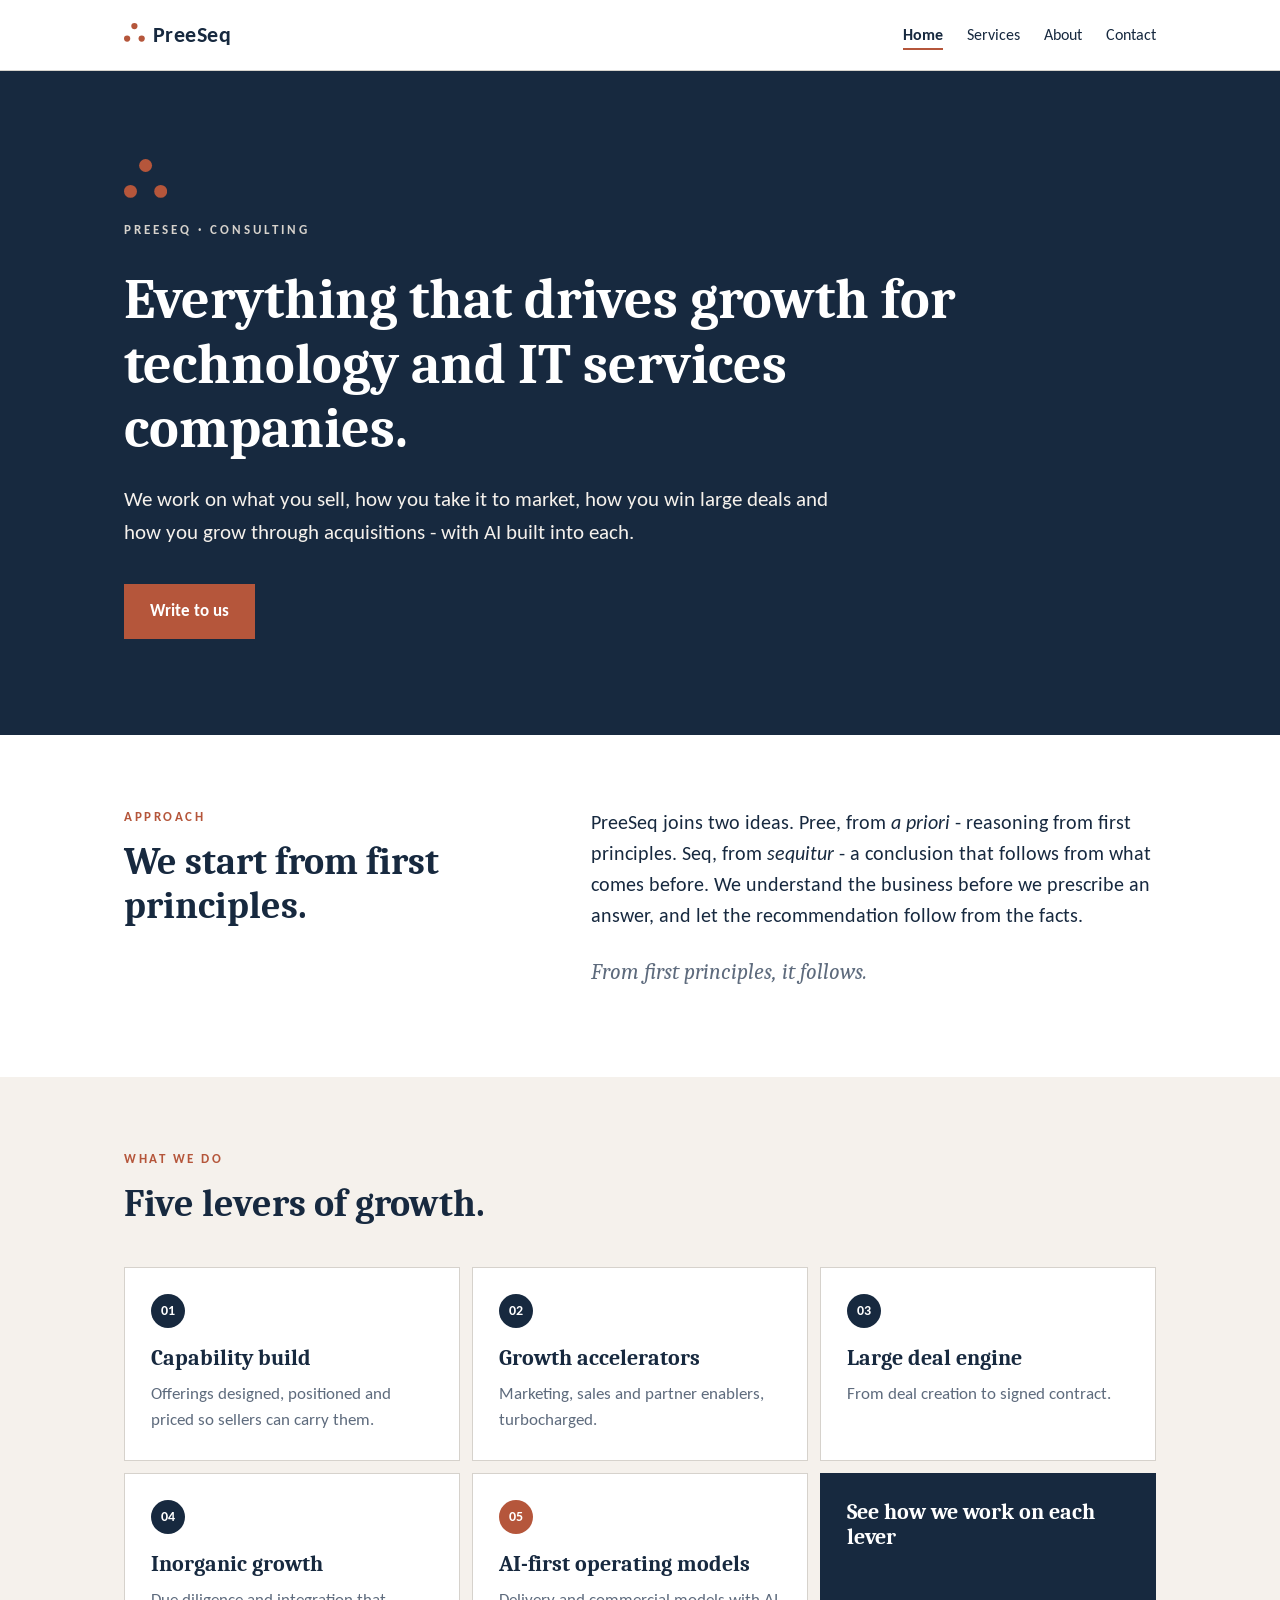
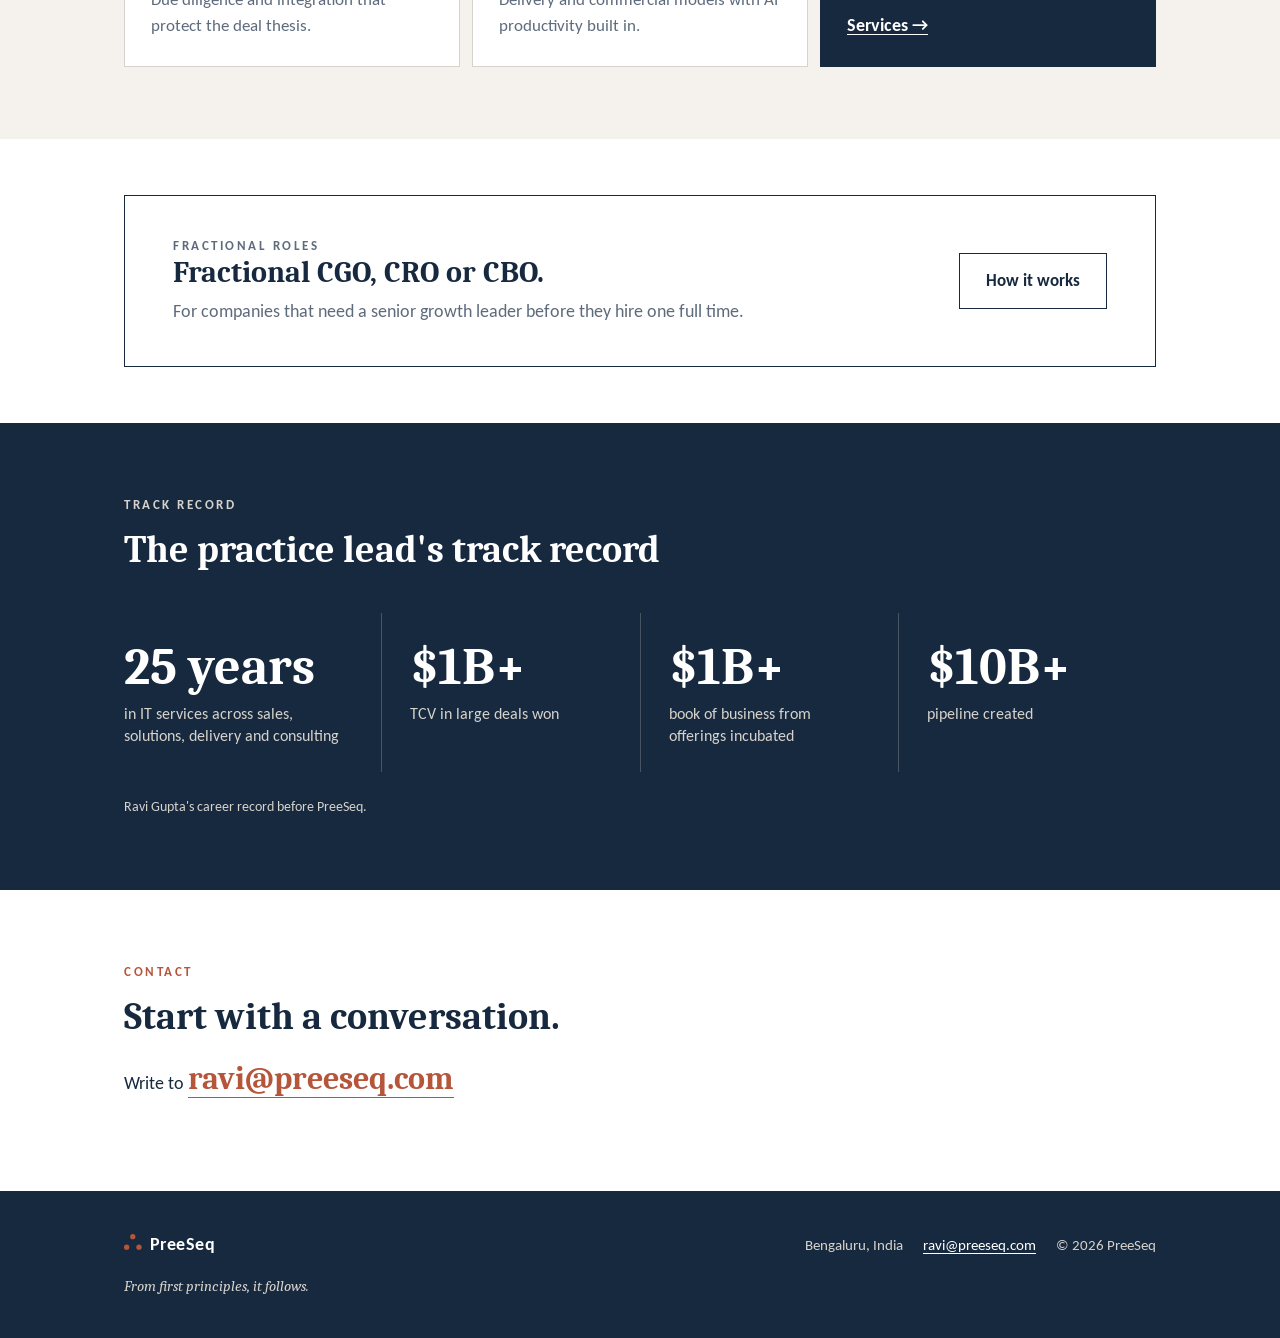
==== index.html @ f04744bb "Build PreeSeq website: Home, Services, About, Contact Co-Authored-By: Claude Opus 5.5 <noreply@anthr" ====
<!doctype html>
<html lang="en-GB">
<head>
<meta charset="utf-8">
<meta name="viewport" content="width=device-width, initial-scale=1">
<title>PreeSeq - growth advisory for technology and IT services companies</title>
<meta name="description" content="PreeSeq advises technology and IT services companies on growth: capability build, growth accelerators, large deals, inorganic growth and AI-first operating models.">
<link rel="canonical" href="https://preeseq.com/">
<link rel="icon" href="/favicon.svg" type="image/svg+xml">
<link rel="preload" href="/assets/fonts/Caladea-Bold.woff2" as="font" type="font/woff2" crossorigin>
<link rel="preload" href="/assets/fonts/Carlito-Regular.woff2" as="font" type="font/woff2" crossorigin>
<link rel="stylesheet" href="/assets/css/site.css">
<meta property="og:type" content="website">
<meta property="og:site_name" content="PreeSeq">
<meta property="og:title" content="PreeSeq - growth advisory for technology and IT services companies">
<meta property="og:description" content="PreeSeq advises technology and IT services companies on growth: capability build, growth accelerators, large deals, inorganic growth and AI-first operating models.">
<meta property="og:url" content="https://preeseq.com/">
<meta property="og:image" content="https://preeseq.com/assets/img/og.png">
<meta name="twitter:card" content="summary_large_image">
</head>
<body>
<header class="site-header">
  <div class="wrap">
    <a class="logo" href="/" aria-label="PreeSeq home"><svg class="ps-mark" viewBox="0 0 10 9" aria-hidden="true"><circle cx="5" cy="1.5" r="1.5"/><circle cx="1.5" cy="7.5" r="1.5"/><circle cx="8.5" cy="7.5" r="1.5"/></svg><span class="name">PreeSeq</span></a>
    <nav aria-label="Main"><ul class="nav"><li><a href="/" aria-current="page">Home</a></li><li><a href="/services.html">Services</a></li><li><a href="/about.html">About</a></li><li><a href="/contact.html">Contact</a></li></ul></nav>
  </div>
</header>
<main>
<section class="hero">
  <div class="wrap">
    <svg class="ps-mark" viewBox="0 0 10 9" aria-hidden="true"><circle cx="5" cy="1.5" r="1.5"/><circle cx="1.5" cy="7.5" r="1.5"/><circle cx="8.5" cy="7.5" r="1.5"/></svg>
    <p class="wordmark">PreeSeq &middot; Consulting</p>
    <h1>Everything that drives growth for technology and IT services companies.</h1>
    <p class="sub">We work on what you sell, how you take it to market, how you win large deals and how you grow through acquisitions - with AI built into each.</p>
    <a class="btn" href="mailto:ravi@preeseq.com">Write to us</a>
  </div>
</section>

<section class="section">
  <div class="wrap approach">
    <div>
      <p class="eyebrow">Approach</p>
      <h2>We start from first principles.</h2>
    </div>
    <div>
      <p class="big">PreeSeq joins two ideas. Pree, from <em>a priori</em> - reasoning from first principles. Seq, from <em>sequitur</em> - a conclusion that follows from what comes before. We understand the business before we prescribe an answer, and let the recommendation follow from the facts.</p>
      <p class="tagline">From first principles, it follows.</p>
    </div>
  </div>
</section>

<section class="section sand">
  <div class="wrap">
    <div class="section-head">
      <p class="eyebrow">What we do</p>
      <h2>Five levers of growth.</h2>
    </div>
    <ul class="levers">
      <li class="lever"><span class="num">01</span><h3>Capability build</h3><p>Offerings designed, positioned and priced so sellers can carry them.</p></li>
      <li class="lever"><span class="num">02</span><h3>Growth accelerators</h3><p>Marketing, sales and partner enablers, turbocharged.</p></li>
      <li class="lever"><span class="num">03</span><h3>Large deal engine</h3><p>From deal creation to signed contract.</p></li>
      <li class="lever"><span class="num">04</span><h3>Inorganic growth</h3><p>Due diligence and integration that protect the deal thesis.</p></li>
      <li class="lever ai"><span class="num">05</span><h3>AI-first operating models</h3><p>Delivery and commercial models with AI productivity built in.</p></li>
      <li class="lever cta"><h3>See how we work on each lever</h3><a href="/services.html">Services &rarr;</a></li>
    </ul>
  </div>
</section>

<section class="section tight">
  <div class="wrap">
    <div class="fractional">
      <div>
        <p class="eyebrow">Fractional roles</p>
        <h2>Fractional CGO, CRO or CBO.</h2>
        <p>For companies that need a senior growth leader before they hire one full time.</p>
      </div>
      <a class="btn outline" href="/services.html#fractional">How it works</a>
    </div>
  </div>
</section>

<section class="section navy">
  <div class="wrap">
    <div class="section-head">
      <p class="eyebrow">Track record</p>
      <h2>The practice lead's track record</h2>
    </div>
    <ul class="kpis">
      <li class="kpi"><div class="value">25 years</div><div class="label">in IT services across sales, solutions, delivery and consulting</div></li>
      <li class="kpi"><div class="value">$1B+</div><div class="label">TCV in large deals won</div></li>
      <li class="kpi"><div class="value">$1B+</div><div class="label">book of business from offerings incubated</div></li>
      <li class="kpi"><div class="value">$10B+</div><div class="label">pipeline created</div></li>
    </ul>
    <p class="kpi-note">Ravi Gupta's career record before PreeSeq.</p>
  </div>
</section>

<section class="section">
  <div class="wrap"><div class="cta-block">
    <p class="eyebrow">Contact</p>
    <h2>Start with a conversation.</h2>
    <p>Write to <a class="email" href="mailto:ravi@preeseq.com">ravi@preeseq.com</a></p>
  </div></div>
</section>
</main>
<footer class="site-footer">
  <div class="wrap">
    <a class="logo" href="/"><svg class="ps-mark" viewBox="0 0 10 9" aria-hidden="true"><circle cx="5" cy="1.5" r="1.5"/><circle cx="1.5" cy="7.5" r="1.5"/><circle cx="8.5" cy="7.5" r="1.5"/></svg><span class="name">PreeSeq</span></a>
    <div class="meta">
      <span>Bengaluru, India</span>
      <a href="mailto:ravi@preeseq.com">ravi@preeseq.com</a>
      <span>&copy; 2026 PreeSeq</span>
    </div>
    <p class="tagline">From first principles, it follows.</p>
  </div>
</footer>
</body>
</html>
---- assets/css/site.css ----
/* PreeSeq - web stylesheet, built from the PreeSeq design system tokens */

@font-face { font-family: "Caladea"; src: url("../fonts/Caladea-Regular.woff2") format("woff2"); font-weight: 400; font-style: normal; font-display: swap; }
@font-face { font-family: "Caladea"; src: url("../fonts/Caladea-Italic.woff2") format("woff2"); font-weight: 400; font-style: italic; font-display: swap; }
@font-face { font-family: "Caladea"; src: url("../fonts/Caladea-Bold.woff2") format("woff2"); font-weight: 700; font-style: normal; font-display: swap; }
@font-face { font-family: "Carlito"; src: url("../fonts/Carlito-Regular.woff2") format("woff2"); font-weight: 400; font-style: normal; font-display: swap; }
@font-face { font-family: "Carlito"; src: url("../fonts/Carlito-Italic.woff2") format("woff2"); font-weight: 400; font-style: italic; font-display: swap; }
@font-face { font-family: "Carlito"; src: url("../fonts/Carlito-Bold.woff2") format("woff2"); font-weight: 700; font-style: normal; font-display: swap; }

:root {
  --navy: #17293f;
  --white: #ffffff;
  --sand: #f5f1ec;
  --terracotta: #b5563b;
  --terracotta-tint: #f3e2dc;
  --slate: #5e6b7d;
  --stone: #d6d2cc;
  --grey: #8a8f98;

  --display: Cambria, Caladea, Georgia, serif;
  --body: Calibri, Carlito, "Segoe UI", sans-serif;

  --gutter: 16px;
  --max: 1120px;
  --measure: 680px;
}

@media (min-width: 720px) { :root { --gutter: 44px; } }

*, *::before, *::after { box-sizing: border-box; }
html { -webkit-text-size-adjust: 100%; }
body {
  margin: 0;
  background: var(--white);
  color: var(--navy);
  font-family: var(--body);
  font-size: 18px;
  line-height: 1.55;
}
img { max-width: 100%; height: auto; display: block; }
a { color: var(--terracotta); text-underline-offset: 3px; }
a:hover { color: var(--navy); }
:focus-visible { outline: 2px solid var(--terracotta); outline-offset: 3px; }

.wrap { max-width: var(--max); margin: 0 auto; padding: 0 var(--gutter); }

/* Brand mark */
.ps-mark { display: inline-block; width: 0.8em; height: 0.72em; fill: var(--terracotta); vertical-align: baseline; flex: none; }

/* Header */
.site-header { border-bottom: 0.5px solid var(--stone); background: var(--white); }
.site-header .wrap {
  display: flex; flex-wrap: wrap; align-items: center; justify-content: space-between;
  gap: 8px 24px; padding-top: 18px; padding-bottom: 18px;
}
.logo { display: inline-flex; align-items: baseline; gap: 8px; text-decoration: none; color: var(--navy); }
.logo .ps-mark { font-size: 26px; }
.logo span.name { font-family: var(--body); font-weight: 700; font-size: 22px; letter-spacing: 0.5px; }
.nav { display: flex; flex-wrap: wrap; gap: 4px 24px; margin: 0; padding: 0; list-style: none; }
.nav a { color: var(--navy); text-decoration: none; font-size: 16px; padding: 4px 0; border-bottom: 2px solid transparent; }
.nav a:hover { border-bottom-color: var(--stone); color: var(--navy); }
.nav a[aria-current="page"] { border-bottom-color: var(--terracotta); font-weight: 700; }

/* Type */
.eyebrow {
  font-family: var(--body); font-weight: 700; font-size: 13px; letter-spacing: 2.5px;
  text-transform: uppercase; color: var(--terracotta); margin: 0 0 14px;
}
h1, h2, h3 { font-family: var(--display); font-weight: 700; line-height: 1.15; margin: 0; }
h1 { font-size: clamp(34px, 6vw, 56px); }
h2 { font-size: clamp(28px, 4vw, 38px); }
h3 { font-size: 24px; }
p { margin: 0 0 16px; }
.lead { font-size: 20px; color: var(--slate); max-width: var(--measure); }

/* Sections */
.section { padding: 72px 0; }
.section.tight { padding: 56px 0; }
.section.sand { background: var(--sand); }
.section.navy { background: var(--navy); color: var(--white); }
.section.navy .eyebrow { color: var(--stone); }
.section-head { max-width: var(--measure); margin-bottom: 40px; }
.section-head h2 { margin-bottom: 14px; }

/* Hero */
.hero { background: var(--navy); color: var(--white); padding: 88px 0 96px; }
.hero .ps-mark { font-size: 54px; display: block; margin-bottom: 22px; }
.hero .wordmark { font-size: 13px; font-weight: 700; letter-spacing: 3px; text-transform: uppercase; color: var(--stone); margin: 0 0 28px; }
.hero h1 { max-width: 860px; margin-bottom: 22px; }
.hero .sub { font-size: 21px; color: var(--sand); max-width: 720px; margin-bottom: 36px; }
.page-hero { background: var(--navy); color: var(--white); padding: 64px 0 64px; }
.page-hero .eyebrow { color: var(--stone); }
.page-hero h1 { max-width: 820px; margin-bottom: 18px; }
.page-hero p:not(.eyebrow) { color: var(--sand); font-size: 20px; max-width: 720px; margin: 0; }

.btn {
  display: inline-block; background: var(--terracotta); color: var(--white);
  font-weight: 700; font-size: 17px; text-decoration: none; padding: 14px 26px; border: 0;
}
.btn:hover { background: #9c4a32; color: var(--white); }
.btn.outline { background: transparent; color: var(--navy); border: 1px solid var(--navy); }
.btn.outline:hover { background: var(--navy); color: var(--white); }

/* Approach */
.approach { display: grid; gap: 32px; }
@media (min-width: 900px) { .approach { grid-template-columns: 5fr 7fr; gap: 64px; align-items: start; } }
.approach .tagline { font-family: var(--display); font-style: italic; font-size: 22px; color: var(--slate); margin-top: 24px; }
.approach .big { font-size: 20px; }

/* Levers grid (home) */
.levers { display: grid; gap: 12px; grid-template-columns: 1fr; margin: 0; padding: 0; list-style: none; }
@media (min-width: 640px) { .levers { grid-template-columns: repeat(2, 1fr); } }
@media (min-width: 1000px) { .levers { grid-template-columns: repeat(3, 1fr); } }
.lever { background: var(--white); border: 0.5px solid var(--stone); padding: 26px; display: flex; flex-direction: column; }
.lever .num {
  width: 34px; height: 34px; border-radius: 50%; background: var(--navy); color: var(--white);
  font-weight: 700; font-size: 14px; display: grid; place-items: center; margin-bottom: 18px;
}
.lever.ai .num { background: var(--terracotta); }
.lever h3 { font-size: 22px; margin-bottom: 10px; }
.lever p { color: var(--slate); margin: 0; font-size: 17px; }
.lever.cta { background: var(--navy); color: var(--white); border-color: var(--navy); justify-content: space-between; }
.lever.cta p { color: var(--sand); }
.lever.cta a { color: var(--white); font-weight: 700; margin-top: 20px; }

/* Fractional band */
.fractional { border: 1px solid var(--navy); padding: 32px; display: grid; gap: 20px; align-items: center; }
@media (min-width: 800px) { .fractional { grid-template-columns: 1fr auto; padding: 40px 48px; } }
.fractional h2 { font-size: clamp(24px, 3vw, 30px); margin-bottom: 8px; }
.fractional p { margin: 0; color: var(--slate); }

/* KPI tiles */
.kpis { display: grid; grid-template-columns: repeat(2, 1fr); gap: 1px; background: rgba(214,210,204,0.25); margin: 0; padding: 0; list-style: none; }
@media (min-width: 900px) { .kpis { grid-template-columns: repeat(4, 1fr); } }
.kpi { background: var(--navy); padding: 28px 22px 26px 0; }
@media (min-width: 900px) { .kpi { padding: 28px 28px 26px 28px; } .kpi:first-child { padding-left: 0; } }
.kpi .value { font-family: var(--display); font-weight: 700; font-size: clamp(36px, 5vw, 52px); line-height: 1; color: var(--white); }
.kpi .label { color: var(--stone); font-size: 16px; margin-top: 10px; line-height: 1.35; }
.kpi-note { color: var(--stone); font-size: 14px; margin: 24px 0 0; }

/* CTA */
.cta-block { max-width: var(--measure); margin: 0; }
.cta-block h2 { margin-bottom: 14px; }
.cta-block .email { font-family: var(--display); font-size: clamp(24px, 3.5vw, 32px); font-weight: 700; color: var(--terracotta); text-decoration: none; border-bottom: 1px solid var(--terracotta); }
.cta-block .email:hover { color: var(--navy); border-bottom-color: var(--navy); }

/* Services page */
.service { display: grid; gap: 20px; padding: 56px 0; border-top: 0.5px solid var(--stone); }
.service:first-of-type { border-top: 0; padding-top: 16px; }
@media (min-width: 900px) { .service { grid-template-columns: 4fr 8fr; gap: 56px; } }
.service .num { font-family: var(--body); font-weight: 700; font-size: 15px; letter-spacing: 2px; color: var(--terracotta); margin-bottom: 10px; }
.service h2 { font-size: clamp(26px, 3.4vw, 34px); }
.service .line { font-size: 21px; font-family: var(--display); margin-bottom: 18px; }
.service ul { margin: 0 0 24px; padding: 0; list-style: none; }
.service li { position: relative; padding: 10px 0 10px 22px; border-bottom: 0.5px solid var(--stone); }
.service li:last-child { border-bottom: 0; }
.service li::before { content: ""; position: absolute; left: 0; top: 20px; width: 8px; height: 8px; background: var(--navy); }
.proof { background: var(--sand); padding: 18px 22px; }
.proof .label { font-weight: 700; font-size: 13px; letter-spacing: 2px; text-transform: uppercase; color: var(--terracotta); margin: 0 0 4px; }
.proof p { margin: 0; }
.service.ai .num { color: var(--white); background: var(--terracotta); display: inline-block; padding: 2px 8px; }

/* About page */
.bio { display: grid; gap: 40px; }
@media (min-width: 900px) { .bio { grid-template-columns: 4fr 7fr; gap: 64px; align-items: start; } }
.bio figure { margin: 0; }
.bio figcaption { font-size: 15px; color: var(--slate); margin-top: 12px; }
.bio .text p { font-size: 19px; }
.bio h2 { font-size: 22px; margin: 36px 0 14px; }
.facts { margin: 0; padding: 0; list-style: none; }
.facts li { padding: 10px 0; border-bottom: 0.5px solid var(--stone); }
.facts li strong { font-family: var(--display); font-size: 20px; }

/* Contact page */
.contact-grid { display: grid; gap: 32px; }
@media (min-width: 900px) { .contact-grid { grid-template-columns: 1fr 1fr; gap: 64px; } }
.contact-list { margin: 0; padding: 0; list-style: none; }
.contact-list li { padding: 18px 0; border-bottom: 0.5px solid var(--stone); }
.contact-list .k { font-weight: 700; font-size: 13px; letter-spacing: 2px; text-transform: uppercase; color: var(--slate); display: block; margin-bottom: 4px; }
.contact-list a, .contact-list .v { font-size: 22px; font-family: var(--display); font-weight: 700; }

/* Footer */
.site-footer { background: var(--navy); color: var(--stone); padding: 40px 0; font-size: 15px; }
.site-footer .wrap { display: flex; flex-wrap: wrap; gap: 12px 32px; align-items: center; justify-content: space-between; }
.site-footer .logo { color: var(--white); }
.site-footer .logo .ps-mark { font-size: 22px; }
.site-footer .logo span.name { font-size: 18px; }
.site-footer a { color: var(--white); }
.site-footer .meta { display: flex; flex-wrap: wrap; gap: 6px 20px; }
.site-footer .tagline { font-family: var(--display); font-style: italic; color: var(--stone); width: 100%; margin: 4px 0 0; }

@media (max-width: 899px) { .bio figure img { max-width: 340px; } }
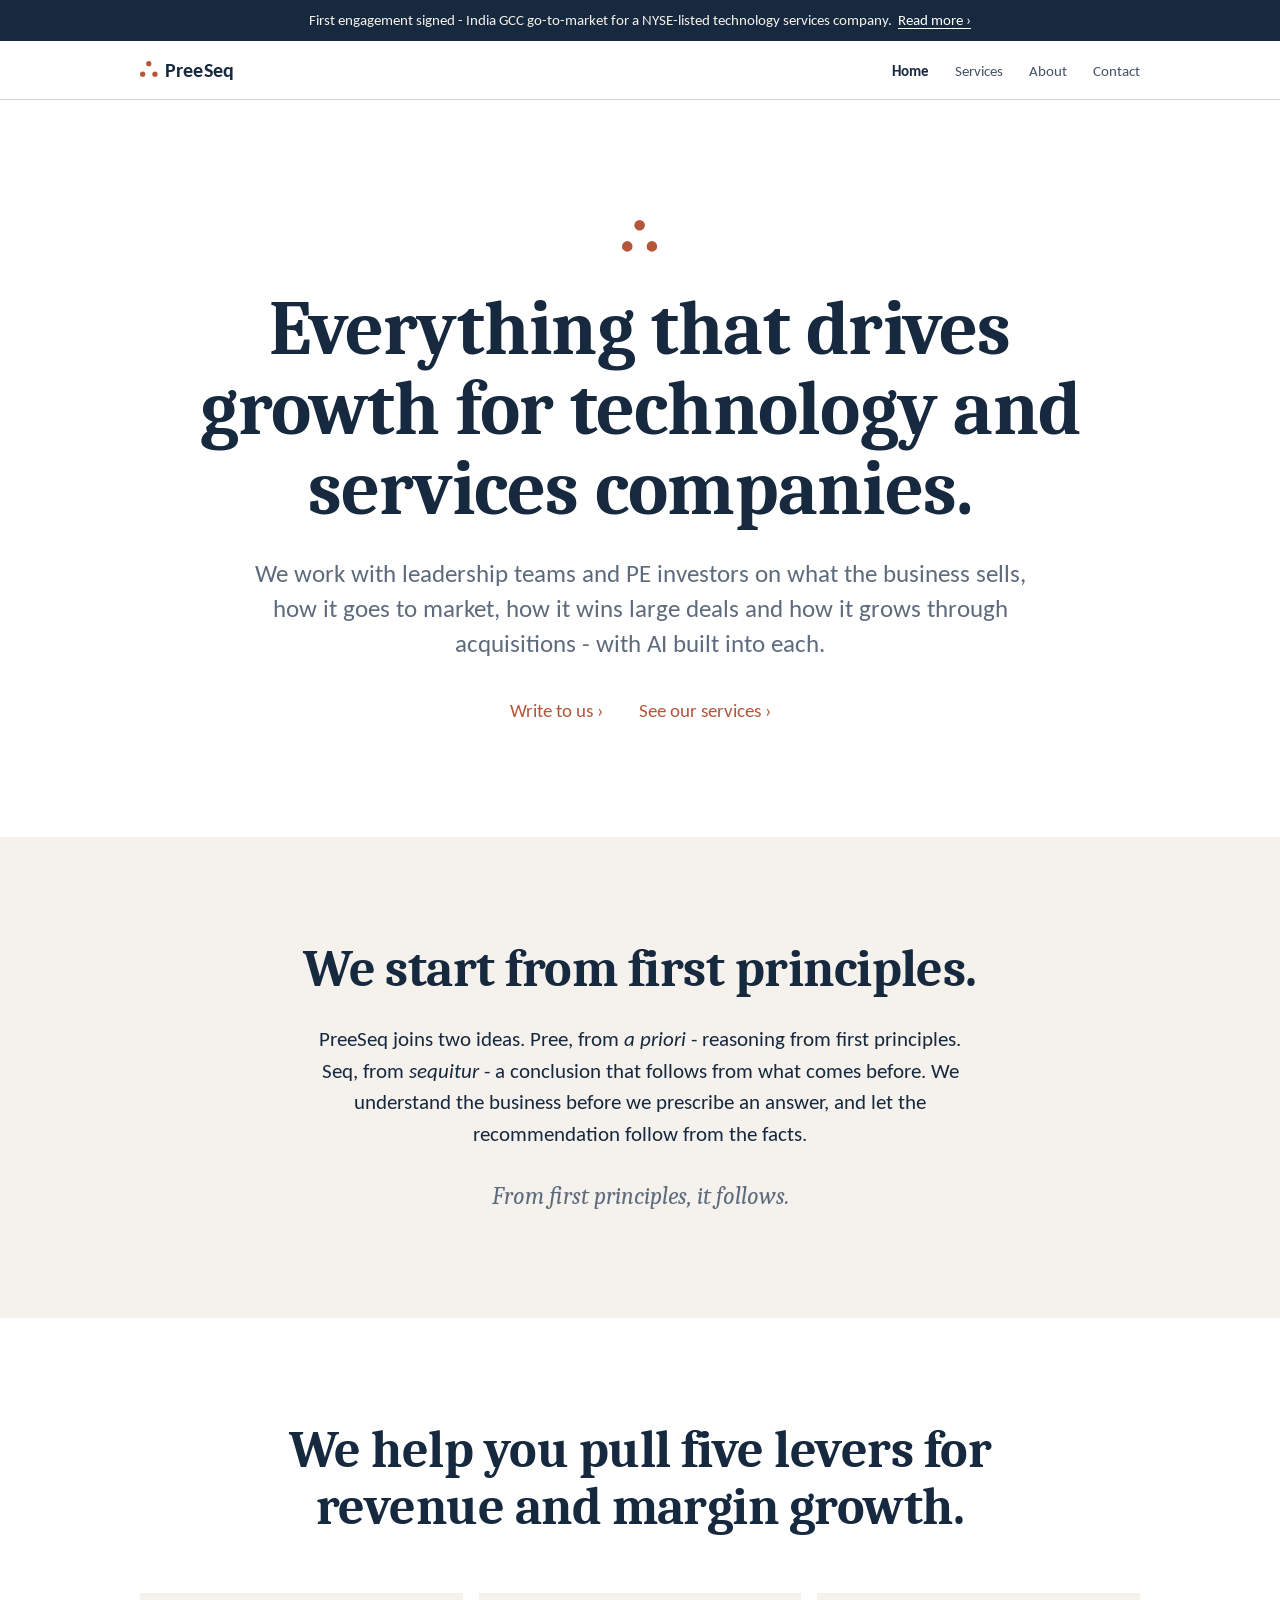
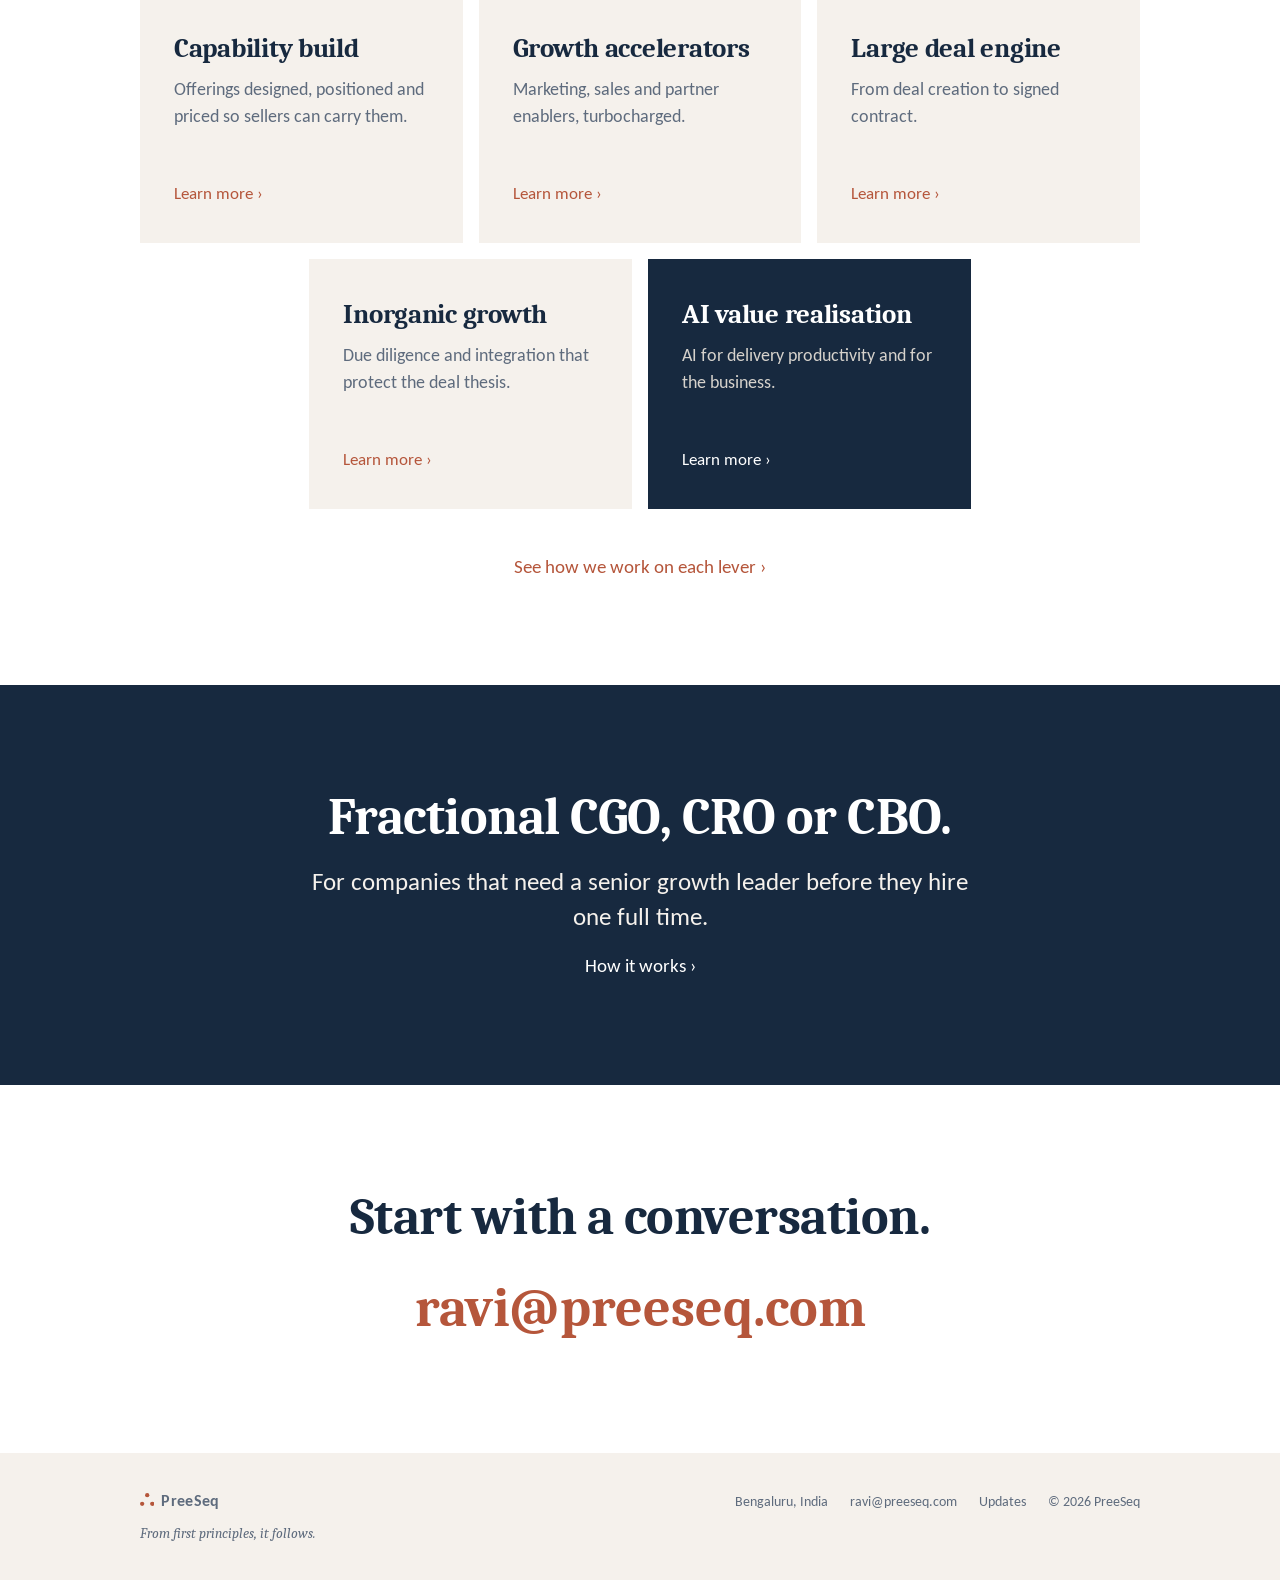
==== commit 87955cc5: "Redesign: cleaner Apple-inspired layout, no numbering, announcement bar, Updates page, content synce" ====
--- a/index.html
+++ b/index.html
@@ -3,8 +3,8 @@
 <head>
 <meta charset="utf-8">
 <meta name="viewport" content="width=device-width, initial-scale=1">
-<title>PreeSeq - growth advisory for technology and IT services companies</title>
-<meta name="description" content="PreeSeq advises technology and IT services companies on growth: capability build, growth accelerators, large deals, inorganic growth and AI-first operating models.">
+<title>PreeSeq - growth advisory for technology and services companies</title>
+<meta name="description" content="PreeSeq works with technology and services companies and PE investors on growth: capability build, growth accelerators, large deals, inorganic growth and AI value realisation.">
 <link rel="canonical" href="https://preeseq.com/">
 <link rel="icon" href="/favicon.svg" type="image/svg+xml">
 <link rel="preload" href="/assets/fonts/Caladea-Bold.woff2" as="font" type="font/woff2" crossorigin>
@@ -12,13 +12,14 @@
 <link rel="stylesheet" href="/assets/css/site.css">
 <meta property="og:type" content="website">
 <meta property="og:site_name" content="PreeSeq">
-<meta property="og:title" content="PreeSeq - growth advisory for technology and IT services companies">
-<meta property="og:description" content="PreeSeq advises technology and IT services companies on growth: capability build, growth accelerators, large deals, inorganic growth and AI-first operating models.">
+<meta property="og:title" content="PreeSeq - growth advisory for technology and services companies">
+<meta property="og:description" content="PreeSeq works with technology and services companies and PE investors on growth: capability build, growth accelerators, large deals, inorganic growth and AI value realisation.">
 <meta property="og:url" content="https://preeseq.com/">
 <meta property="og:image" content="https://preeseq.com/assets/img/og.png">
 <meta name="twitter:card" content="summary_large_image">
 </head>
 <body>
+<div class="announce">First engagement signed - India GCC go-to-market for a NYSE-listed technology services company.<a href="/updates.html">Read more &rsaquo;</a></div>
 <header class="site-header">
   <div class="wrap">
     <a class="logo" href="/" aria-label="PreeSeq home"><svg class="ps-mark" viewBox="0 0 10 9" aria-hidden="true"><circle cx="5" cy="1.5" r="1.5"/><circle cx="1.5" cy="7.5" r="1.5"/><circle cx="8.5" cy="7.5" r="1.5"/></svg><span class="name">PreeSeq</span></a>
@@ -29,78 +30,41 @@
 <section class="hero">
   <div class="wrap">
     <svg class="ps-mark" viewBox="0 0 10 9" aria-hidden="true"><circle cx="5" cy="1.5" r="1.5"/><circle cx="1.5" cy="7.5" r="1.5"/><circle cx="8.5" cy="7.5" r="1.5"/></svg>
-    <p class="wordmark">PreeSeq &middot; Consulting</p>
-    <h1>Everything that drives growth for technology and IT services companies.</h1>
-    <p class="sub">We work on what you sell, how you take it to market, how you win large deals and how you grow through acquisitions - with AI built into each.</p>
-    <a class="btn" href="mailto:ravi@preeseq.com">Write to us</a>
+    <h1 class="display">Everything that drives growth for technology and services companies.</h1>
+    <p class="sub">We work with leadership teams and PE investors on what the business sells, how it goes to market, how it wins large deals and how it grows through acquisitions - with AI built into each.</p>
+    <div class="links"><a class="more" href="mailto:ravi@preeseq.com">Write to us</a><a class="more" href="/services.html">See our services</a></div>
   </div>
 </section>
 
-<section class="section">
-  <div class="wrap approach">
-    <div>
-      <p class="eyebrow">Approach</p>
-      <h2>We start from first principles.</h2>
-    </div>
-    <div>
-      <p class="big">PreeSeq joins two ideas. Pree, from <em>a priori</em> - reasoning from first principles. Seq, from <em>sequitur</em> - a conclusion that follows from what comes before. We understand the business before we prescribe an answer, and let the recommendation follow from the facts.</p>
-      <p class="tagline">From first principles, it follows.</p>
-    </div>
+<section class="band sand center approach">
+  <div class="wrap narrow">
+    <h2 class="h2">We start from first principles.</h2>
+    <p>PreeSeq joins two ideas. Pree, from <em>a priori</em> - reasoning from first principles. Seq, from <em>sequitur</em> - a conclusion that follows from what comes before. We understand the business before we prescribe an answer, and let the recommendation follow from the facts.</p>
+    <p class="tagline">From first principles, it follows.</p>
   </div>
 </section>
 
-<section class="section sand">
+<section class="band">
   <div class="wrap">
-    <div class="section-head">
-      <p class="eyebrow">What we do</p>
-      <h2>Five levers of growth.</h2>
-    </div>
-    <ul class="levers">
-      <li class="lever"><span class="num">01</span><h3>Capability build</h3><p>Offerings designed, positioned and priced so sellers can carry them.</p></li>
-      <li class="lever"><span class="num">02</span><h3>Growth accelerators</h3><p>Marketing, sales and partner enablers, turbocharged.</p></li>
-      <li class="lever"><span class="num">03</span><h3>Large deal engine</h3><p>From deal creation to signed contract.</p></li>
-      <li class="lever"><span class="num">04</span><h3>Inorganic growth</h3><p>Due diligence and integration that protect the deal thesis.</p></li>
-      <li class="lever ai"><span class="num">05</span><h3>AI-first operating models</h3><p>Delivery and commercial models with AI productivity built in.</p></li>
-      <li class="lever cta"><h3>See how we work on each lever</h3><a href="/services.html">Services &rarr;</a></li>
-    </ul>
+    <h2 class="h2 center narrow">We help you pull five levers for revenue and margin growth.</h2>
+    <ul class="tiles"><li class="tile"><h3>Capability build</h3><p>Offerings designed, positioned and priced so sellers can carry them.</p><a class="more" href="/services.html#capability-build">Learn more</a></li><li class="tile"><h3>Growth accelerators</h3><p>Marketing, sales and partner enablers, turbocharged.</p><a class="more" href="/services.html#growth-accelerators">Learn more</a></li><li class="tile"><h3>Large deal engine</h3><p>From deal creation to signed contract.</p><a class="more" href="/services.html#large-deals">Learn more</a></li><li class="tile"><h3>Inorganic growth</h3><p>Due diligence and integration that protect the deal thesis.</p><a class="more" href="/services.html#inorganic-growth">Learn more</a></li><li class="tile dark"><h3>AI value realisation</h3><p>AI for delivery productivity and for the business.</p><a class="more" href="/services.html#ai-value">Learn more</a></li></ul>
+    <div class="center after-tiles"><a class="more" href="/services.html">See how we work on each lever</a></div>
   </div>
 </section>
 
-<section class="section tight">
-  <div class="wrap">
-    <div class="fractional">
-      <div>
-        <p class="eyebrow">Fractional roles</p>
-        <h2>Fractional CGO, CRO or CBO.</h2>
-        <p>For companies that need a senior growth leader before they hire one full time.</p>
-      </div>
-      <a class="btn outline" href="/services.html#fractional">How it works</a>
-    </div>
+<section class="band navy center">
+  <div class="wrap narrow">
+    <h2 class="h2" style="margin-bottom:18px">Fractional CGO, CRO or CBO.</h2>
+    <p class="sub">For companies that need a senior growth leader before they hire one full time.</p>
+    <a class="more" href="/services.html#fractional">How it works</a>
   </div>
 </section>
 
-<section class="section navy">
-  <div class="wrap">
-    <div class="section-head">
-      <p class="eyebrow">Track record</p>
-      <h2>The practice lead's track record</h2>
-    </div>
-    <ul class="kpis">
-      <li class="kpi"><div class="value">25 years</div><div class="label">in IT services across sales, solutions, delivery and consulting</div></li>
-      <li class="kpi"><div class="value">$1B+</div><div class="label">TCV in large deals won</div></li>
-      <li class="kpi"><div class="value">$1B+</div><div class="label">book of business from offerings incubated</div></li>
-      <li class="kpi"><div class="value">$10B+</div><div class="label">pipeline created</div></li>
-    </ul>
-    <p class="kpi-note">Ravi Gupta's career record before PreeSeq.</p>
+<section class="band center">
+  <div class="wrap narrow">
+    <h2 class="h2" style="margin-bottom:22px">Start with a conversation.</h2>
+    <a class="big-email" href="mailto:ravi@preeseq.com">ravi@preeseq.com</a>
   </div>
-</section>
-
-<section class="section">
-  <div class="wrap"><div class="cta-block">
-    <p class="eyebrow">Contact</p>
-    <h2>Start with a conversation.</h2>
-    <p>Write to <a class="email" href="mailto:ravi@preeseq.com">ravi@preeseq.com</a></p>
-  </div></div>
 </section>
 </main>
 <footer class="site-footer">
@@ -109,6 +73,7 @@
     <div class="meta">
       <span>Bengaluru, India</span>
       <a href="mailto:ravi@preeseq.com">ravi@preeseq.com</a>
+      <a href="/updates.html">Updates</a>
       <span>&copy; 2026 PreeSeq</span>
     </div>
     <p class="tagline">From first principles, it follows.</p>
--- a/assets/css/site.css
+++ b/assets/css/site.css
@@ -1,4 +1,4 @@
-/* PreeSeq - web stylesheet, built from the PreeSeq design system tokens */
+/* PreeSeq - web stylesheet. Tokens from the PreeSeq design system. */
 
 @font-face { font-family: "Caladea"; src: url("../fonts/Caladea-Regular.woff2") format("woff2"); font-weight: 400; font-style: normal; font-display: swap; }
 @font-face { font-family: "Caladea"; src: url("../fonts/Caladea-Italic.woff2") format("woff2"); font-weight: 400; font-style: italic; font-display: swap; }
@@ -12,181 +12,163 @@
   --white: #ffffff;
   --sand: #f5f1ec;
   --terracotta: #b5563b;
-  --terracotta-tint: #f3e2dc;
   --slate: #5e6b7d;
   --stone: #d6d2cc;
-  --grey: #8a8f98;
 
   --display: Cambria, Caladea, Georgia, serif;
   --body: Calibri, Carlito, "Segoe UI", sans-serif;
 
-  --gutter: 16px;
-  --max: 1120px;
-  --measure: 680px;
+  --gutter: 20px;
+  --max: 1080px;
+}
+@media (min-width: 720px) { :root { --gutter: 40px; } }
+
+*, *::before, *::after { box-sizing: border-box; }
+html { -webkit-text-size-adjust: 100%; scroll-behavior: smooth; }
+body { margin: 0; background: var(--white); color: var(--navy); font-family: var(--body); font-size: 19px; line-height: 1.5; -webkit-font-smoothing: antialiased; }
+img { max-width: 100%; height: auto; display: block; }
+a { color: var(--terracotta); text-decoration: none; }
+a:hover { text-decoration: underline; text-underline-offset: 3px; }
+:focus-visible { outline: 2px solid var(--terracotta); outline-offset: 3px; }
+p { margin: 0 0 18px; }
+h1, h2, h3 { font-family: var(--display); font-weight: 700; margin: 0; letter-spacing: -0.01em; }
+
+.wrap { max-width: var(--max); margin: 0 auto; padding: 0 var(--gutter); }
+.narrow { max-width: 760px; margin-left: auto; margin-right: auto; }
+.center { text-align: center; }
+
+/* Brand mark: three round dots */
+.ps-mark { display: inline-block; width: 0.8em; height: 0.72em; fill: var(--terracotta); flex: none; }
+
+/* Announcement bar */
+.announce { background: var(--navy); color: var(--sand); font-size: 15px; text-align: center; padding: 10px var(--gutter); line-height: 1.4; }
+.announce a { color: var(--white); white-space: nowrap; margin-left: 6px; text-decoration: underline; text-underline-offset: 3px; }
+
+/* Header */
+.site-header { background: rgba(255,255,255,0.94); backdrop-filter: saturate(180%) blur(12px); position: sticky; top: 0; z-index: 10; border-bottom: 0.5px solid var(--stone); }
+.site-header .wrap { display: flex; flex-wrap: wrap; align-items: center; justify-content: space-between; gap: 6px 24px; padding-top: 14px; padding-bottom: 14px; }
+.logo { display: inline-flex; align-items: baseline; gap: 7px; color: var(--navy); }
+.logo:hover { text-decoration: none; }
+.logo .ps-mark { font-size: 22px; }
+.logo .name { font-weight: 700; font-size: 20px; letter-spacing: 0.3px; }
+.nav { display: flex; gap: 4px 26px; margin: 0; padding: 0; list-style: none; }
+.nav a { color: var(--navy); font-size: 15px; opacity: 0.8; }
+.nav a:hover { opacity: 1; text-decoration: none; }
+.nav a[aria-current="page"] { opacity: 1; font-weight: 700; }
+
+/* Links with chevron */
+.more { font-size: 19px; font-weight: 400; color: var(--terracotta); white-space: nowrap; }
+.more::after { content: " \203A"; }
+.links { display: flex; flex-wrap: wrap; gap: 10px 36px; justify-content: center; }
+
+/* Sections */
+.band { padding: 104px 0; }
+.band.sand { background: var(--sand); }
+.band.navy { background: var(--navy); color: var(--white); }
+.band.navy .more { color: var(--white); }
+.band.tight { padding: 80px 0; }
+@media (max-width: 719px) { .band { padding: 72px 0; } .band.tight { padding: 56px 0; } }
+
+.display { font-size: clamp(40px, 7vw, 76px); line-height: 1.05; }
+.h2 { font-size: clamp(32px, 5vw, 52px); line-height: 1.1; }
+.h3 { font-size: clamp(26px, 3vw, 32px); line-height: 1.15; }
+.sub { font-size: clamp(20px, 2.4vw, 25px); line-height: 1.4; color: var(--slate); }
+.band.navy .sub { color: var(--sand); }
+
+/* Hero */
+.hero { padding: 120px 0 112px; text-align: center; }
+.hero .ps-mark { font-size: 44px; margin-bottom: 30px; }
+.hero h1 { max-width: 900px; margin: 0 auto 26px; }
+.hero .sub { max-width: 780px; margin: 0 auto 36px; }
+@media (max-width: 719px) { .hero { padding: 72px 0 72px; } }
+
+/* Approach */
+.approach .h2 { margin-bottom: 26px; }
+.approach p { font-size: 21px; }
+.approach .tagline { font-family: var(--display); font-style: italic; font-size: 24px; color: var(--slate); margin: 28px 0 0; }
+
+/* Lever tiles (home) */
+.tiles { display: grid; gap: 16px; grid-template-columns: 1fr; margin: 56px 0 0; padding: 0; list-style: none; }
+@media (min-width: 700px) { .tiles { grid-template-columns: repeat(2, 1fr); } }
+@media (min-width: 1000px) { .tiles { grid-template-columns: repeat(6, 1fr); } .tile { grid-column: span 2; } .tile:nth-child(4) { grid-column: 2 / span 2; } }
+.tile { background: var(--sand); padding: 36px 30px 32px; display: flex; flex-direction: column; position: relative; }
+@media (min-width: 1000px) { .tile { min-height: 250px; padding: 40px 34px 36px; } }
+.tile h3 { font-size: 27px; line-height: 1.15; margin-bottom: 12px; }
+.tile p { color: var(--slate); font-size: 18px; flex: 1; margin-bottom: 22px; }
+.tile .more { font-size: 17px; }
+.tile .more::before { content: ""; position: absolute; inset: 0; }
+.tile.dark { background: var(--navy); color: var(--white); }
+.tile.dark p { color: var(--stone); }
+.tile.dark .more { color: var(--white); }
+.after-tiles { margin-top: 44px; }
+
+/* Services: lever selector */
+.levers { display: grid; grid-template-columns: 1fr; }
+.lever-tab {
+  font: inherit; text-align: left; width: 100%; cursor: pointer; background: none; color: var(--navy);
+  border: 0; border-bottom: 0.5px solid var(--stone); padding: 22px 0; display: flex; justify-content: space-between; align-items: center; gap: 16px;
+}
+.lever-tab .t { display: flex; flex-direction: column; gap: 3px; }
+.lever-tab .title { font-family: var(--display); font-weight: 700; font-size: 25px; line-height: 1.2; }
+.lever-tab .sum { color: var(--slate); font-size: 17px; line-height: 1.35; }
+.lever-tab .plus { position: relative; width: 16px; height: 16px; flex: none; }
+.lever-tab .plus::before, .lever-tab .plus::after { content: ""; position: absolute; background: var(--navy); left: 0; right: 0; top: 7px; height: 2px; transition: transform .2s; }
+.lever-tab .plus::after { transform: rotate(90deg); }
+.lever-tab[aria-expanded="true"] .plus::after { transform: rotate(0deg); }
+.lever-tab[aria-expanded="true"] .title { color: var(--terracotta); }
+.lever-panel { padding: 8px 0 40px; border-bottom: 0.5px solid var(--stone); }
+.lever-panel h2 { display: none; }
+.lever-panel .line { font-family: var(--display); font-size: 23px; line-height: 1.35; margin-bottom: 22px; }
+.lever-panel ul { margin: 0 0 36px; padding: 0; list-style: none; }
+.lever-panel li { padding: 13px 0; border-top: 0.5px solid var(--stone); font-size: 18px; }
+.lever-panel li:first-child { border-top: 0; padding-top: 0; }
+
+.stats { display: flex; flex-wrap: wrap; gap: 28px 64px; }
+.stat .v { font-family: var(--display); font-weight: 700; font-size: clamp(48px, 6vw, 72px); line-height: 1; color: var(--navy); }
+.stat .l { color: var(--slate); font-size: 17px; margin-top: 10px; max-width: 260px; line-height: 1.35; }
+.proof-line { font-family: var(--display); font-style: italic; font-size: 22px; color: var(--slate); margin: 0; }
+
+@media (min-width: 900px) {
+  .levers { grid-template-columns: repeat(5, 1fr); column-gap: 0; }
+  .lever-tab { grid-row: 1; border-bottom: 2px solid transparent; box-shadow: inset 0 -1px 0 var(--stone); padding: 14px 12px; justify-content: center; }
+  .lever-tab .sum, .lever-tab .plus { display: none; }
+  .lever-tab .title { font-family: var(--body); font-size: 17px; font-weight: 400; color: var(--slate); }
+  .lever-tab:hover .title { color: var(--navy); }
+  .lever-tab[aria-expanded="true"] { border-bottom-color: var(--terracotta); }
+  .lever-tab[aria-expanded="true"] .title { color: var(--navy); font-weight: 700; }
+  .lever-panel { grid-row: 2; grid-column: 1 / -1; border-bottom: 0; padding: 72px 0 0; display: grid; grid-template-columns: 5fr 6fr; gap: 0 72px; align-items: start; }
+  .lever-panel[hidden] { display: none; }
+  .lever-panel h2 { display: block; font-size: 44px; line-height: 1.08; margin-bottom: 20px; }
+  .lever-panel .intro { grid-column: 1; }
+  .lever-panel ul { grid-column: 2; margin: 6px 0 0; }
+  .lever-panel .evidence { grid-column: 1 / -1; border-top: 0.5px solid var(--stone); margin-top: 56px; padding-top: 44px; }
 }
 
-@media (min-width: 720px) { :root { --gutter: 44px; } }
+/* About */
+.bio { display: grid; gap: 44px; }
+@media (min-width: 900px) { .bio { grid-template-columns: 5fr 7fr; gap: 72px; align-items: start; } }
+.bio img { width: 100%; }
+@media (max-width: 899px) { .bio img { max-width: 360px; } }
+.bio p { font-size: 20px; line-height: 1.6; }
 
-*, *::before, *::after { box-sizing: border-box; }
-html { -webkit-text-size-adjust: 100%; }
-body {
-  margin: 0;
-  background: var(--white);
-  color: var(--navy);
-  font-family: var(--body);
-  font-size: 18px;
-  line-height: 1.55;
-}
-img { max-width: 100%; height: auto; display: block; }
-a { color: var(--terracotta); text-underline-offset: 3px; }
-a:hover { color: var(--navy); }
-:focus-visible { outline: 2px solid var(--terracotta); outline-offset: 3px; }
+/* Contact */
+.big-email { font-family: var(--display); font-weight: 700; font-size: clamp(30px, 5vw, 54px); color: var(--terracotta); }
+.contact-meta { display: flex; flex-wrap: wrap; justify-content: center; gap: 8px 40px; margin-top: 40px; color: var(--slate); font-size: 18px; }
 
-.wrap { max-width: var(--max); margin: 0 auto; padding: 0 var(--gutter); }
-
-/* Brand mark */
-.ps-mark { display: inline-block; width: 0.8em; height: 0.72em; fill: var(--terracotta); vertical-align: baseline; flex: none; }
-
-/* Header */
-.site-header { border-bottom: 0.5px solid var(--stone); background: var(--white); }
-.site-header .wrap {
-  display: flex; flex-wrap: wrap; align-items: center; justify-content: space-between;
-  gap: 8px 24px; padding-top: 18px; padding-bottom: 18px;
-}
-.logo { display: inline-flex; align-items: baseline; gap: 8px; text-decoration: none; color: var(--navy); }
-.logo .ps-mark { font-size: 26px; }
-.logo span.name { font-family: var(--body); font-weight: 700; font-size: 22px; letter-spacing: 0.5px; }
-.nav { display: flex; flex-wrap: wrap; gap: 4px 24px; margin: 0; padding: 0; list-style: none; }
-.nav a { color: var(--navy); text-decoration: none; font-size: 16px; padding: 4px 0; border-bottom: 2px solid transparent; }
-.nav a:hover { border-bottom-color: var(--stone); color: var(--navy); }
-.nav a[aria-current="page"] { border-bottom-color: var(--terracotta); font-weight: 700; }
-
-/* Type */
-.eyebrow {
-  font-family: var(--body); font-weight: 700; font-size: 13px; letter-spacing: 2.5px;
-  text-transform: uppercase; color: var(--terracotta); margin: 0 0 14px;
-}
-h1, h2, h3 { font-family: var(--display); font-weight: 700; line-height: 1.15; margin: 0; }
-h1 { font-size: clamp(34px, 6vw, 56px); }
-h2 { font-size: clamp(28px, 4vw, 38px); }
-h3 { font-size: 24px; }
-p { margin: 0 0 16px; }
-.lead { font-size: 20px; color: var(--slate); max-width: var(--measure); }
-
-/* Sections */
-.section { padding: 72px 0; }
-.section.tight { padding: 56px 0; }
-.section.sand { background: var(--sand); }
-.section.navy { background: var(--navy); color: var(--white); }
-.section.navy .eyebrow { color: var(--stone); }
-.section-head { max-width: var(--measure); margin-bottom: 40px; }
-.section-head h2 { margin-bottom: 14px; }
-
-/* Hero */
-.hero { background: var(--navy); color: var(--white); padding: 88px 0 96px; }
-.hero .ps-mark { font-size: 54px; display: block; margin-bottom: 22px; }
-.hero .wordmark { font-size: 13px; font-weight: 700; letter-spacing: 3px; text-transform: uppercase; color: var(--stone); margin: 0 0 28px; }
-.hero h1 { max-width: 860px; margin-bottom: 22px; }
-.hero .sub { font-size: 21px; color: var(--sand); max-width: 720px; margin-bottom: 36px; }
-.page-hero { background: var(--navy); color: var(--white); padding: 64px 0 64px; }
-.page-hero .eyebrow { color: var(--stone); }
-.page-hero h1 { max-width: 820px; margin-bottom: 18px; }
-.page-hero p:not(.eyebrow) { color: var(--sand); font-size: 20px; max-width: 720px; margin: 0; }
-
-.btn {
-  display: inline-block; background: var(--terracotta); color: var(--white);
-  font-weight: 700; font-size: 17px; text-decoration: none; padding: 14px 26px; border: 0;
-}
-.btn:hover { background: #9c4a32; color: var(--white); }
-.btn.outline { background: transparent; color: var(--navy); border: 1px solid var(--navy); }
-.btn.outline:hover { background: var(--navy); color: var(--white); }
-
-/* Approach */
-.approach { display: grid; gap: 32px; }
-@media (min-width: 900px) { .approach { grid-template-columns: 5fr 7fr; gap: 64px; align-items: start; } }
-.approach .tagline { font-family: var(--display); font-style: italic; font-size: 22px; color: var(--slate); margin-top: 24px; }
-.approach .big { font-size: 20px; }
-
-/* Levers grid (home) */
-.levers { display: grid; gap: 12px; grid-template-columns: 1fr; margin: 0; padding: 0; list-style: none; }
-@media (min-width: 640px) { .levers { grid-template-columns: repeat(2, 1fr); } }
-@media (min-width: 1000px) { .levers { grid-template-columns: repeat(3, 1fr); } }
-.lever { background: var(--white); border: 0.5px solid var(--stone); padding: 26px; display: flex; flex-direction: column; }
-.lever .num {
-  width: 34px; height: 34px; border-radius: 50%; background: var(--navy); color: var(--white);
-  font-weight: 700; font-size: 14px; display: grid; place-items: center; margin-bottom: 18px;
-}
-.lever.ai .num { background: var(--terracotta); }
-.lever h3 { font-size: 22px; margin-bottom: 10px; }
-.lever p { color: var(--slate); margin: 0; font-size: 17px; }
-.lever.cta { background: var(--navy); color: var(--white); border-color: var(--navy); justify-content: space-between; }
-.lever.cta p { color: var(--sand); }
-.lever.cta a { color: var(--white); font-weight: 700; margin-top: 20px; }
-
-/* Fractional band */
-.fractional { border: 1px solid var(--navy); padding: 32px; display: grid; gap: 20px; align-items: center; }
-@media (min-width: 800px) { .fractional { grid-template-columns: 1fr auto; padding: 40px 48px; } }
-.fractional h2 { font-size: clamp(24px, 3vw, 30px); margin-bottom: 8px; }
-.fractional p { margin: 0; color: var(--slate); }
-
-/* KPI tiles */
-.kpis { display: grid; grid-template-columns: repeat(2, 1fr); gap: 1px; background: rgba(214,210,204,0.25); margin: 0; padding: 0; list-style: none; }
-@media (min-width: 900px) { .kpis { grid-template-columns: repeat(4, 1fr); } }
-.kpi { background: var(--navy); padding: 28px 22px 26px 0; }
-@media (min-width: 900px) { .kpi { padding: 28px 28px 26px 28px; } .kpi:first-child { padding-left: 0; } }
-.kpi .value { font-family: var(--display); font-weight: 700; font-size: clamp(36px, 5vw, 52px); line-height: 1; color: var(--white); }
-.kpi .label { color: var(--stone); font-size: 16px; margin-top: 10px; line-height: 1.35; }
-.kpi-note { color: var(--stone); font-size: 14px; margin: 24px 0 0; }
-
-/* CTA */
-.cta-block { max-width: var(--measure); margin: 0; }
-.cta-block h2 { margin-bottom: 14px; }
-.cta-block .email { font-family: var(--display); font-size: clamp(24px, 3.5vw, 32px); font-weight: 700; color: var(--terracotta); text-decoration: none; border-bottom: 1px solid var(--terracotta); }
-.cta-block .email:hover { color: var(--navy); border-bottom-color: var(--navy); }
-
-/* Services page */
-.service { display: grid; gap: 20px; padding: 56px 0; border-top: 0.5px solid var(--stone); }
-.service:first-of-type { border-top: 0; padding-top: 16px; }
-@media (min-width: 900px) { .service { grid-template-columns: 4fr 8fr; gap: 56px; } }
-.service .num { font-family: var(--body); font-weight: 700; font-size: 15px; letter-spacing: 2px; color: var(--terracotta); margin-bottom: 10px; }
-.service h2 { font-size: clamp(26px, 3.4vw, 34px); }
-.service .line { font-size: 21px; font-family: var(--display); margin-bottom: 18px; }
-.service ul { margin: 0 0 24px; padding: 0; list-style: none; }
-.service li { position: relative; padding: 10px 0 10px 22px; border-bottom: 0.5px solid var(--stone); }
-.service li:last-child { border-bottom: 0; }
-.service li::before { content: ""; position: absolute; left: 0; top: 20px; width: 8px; height: 8px; background: var(--navy); }
-.proof { background: var(--sand); padding: 18px 22px; }
-.proof .label { font-weight: 700; font-size: 13px; letter-spacing: 2px; text-transform: uppercase; color: var(--terracotta); margin: 0 0 4px; }
-.proof p { margin: 0; }
-.service.ai .num { color: var(--white); background: var(--terracotta); display: inline-block; padding: 2px 8px; }
-
-/* About page */
-.bio { display: grid; gap: 40px; }
-@media (min-width: 900px) { .bio { grid-template-columns: 4fr 7fr; gap: 64px; align-items: start; } }
-.bio figure { margin: 0; }
-.bio figcaption { font-size: 15px; color: var(--slate); margin-top: 12px; }
-.bio .text p { font-size: 19px; }
-.bio h2 { font-size: 22px; margin: 36px 0 14px; }
-.facts { margin: 0; padding: 0; list-style: none; }
-.facts li { padding: 10px 0; border-bottom: 0.5px solid var(--stone); }
-.facts li strong { font-family: var(--display); font-size: 20px; }
-
-/* Contact page */
-.contact-grid { display: grid; gap: 32px; }
-@media (min-width: 900px) { .contact-grid { grid-template-columns: 1fr 1fr; gap: 64px; } }
-.contact-list { margin: 0; padding: 0; list-style: none; }
-.contact-list li { padding: 18px 0; border-bottom: 0.5px solid var(--stone); }
-.contact-list .k { font-weight: 700; font-size: 13px; letter-spacing: 2px; text-transform: uppercase; color: var(--slate); display: block; margin-bottom: 4px; }
-.contact-list a, .contact-list .v { font-size: 22px; font-family: var(--display); font-weight: 700; }
+/* Updates */
+.update { border-top: 0.5px solid var(--stone); padding: 48px 0 8px; }
+.update:first-child { border-top: 0; padding-top: 0; }
+.update time { color: var(--slate); font-size: 16px; display: block; margin-bottom: 10px; }
+.update h2 { font-size: clamp(28px, 4vw, 38px); line-height: 1.15; margin-bottom: 20px; }
+.update ul { padding-left: 20px; margin: 0 0 18px; }
+.update li { margin-bottom: 8px; }
+.update .fine { color: var(--slate); font-size: 16px; }
 
 /* Footer */
-.site-footer { background: var(--navy); color: var(--stone); padding: 40px 0; font-size: 15px; }
-.site-footer .wrap { display: flex; flex-wrap: wrap; gap: 12px 32px; align-items: center; justify-content: space-between; }
-.site-footer .logo { color: var(--white); }
-.site-footer .logo .ps-mark { font-size: 22px; }
-.site-footer .logo span.name { font-size: 18px; }
-.site-footer a { color: var(--white); }
-.site-footer .meta { display: flex; flex-wrap: wrap; gap: 6px 20px; }
-.site-footer .tagline { font-family: var(--display); font-style: italic; color: var(--stone); width: 100%; margin: 4px 0 0; }
-
-@media (max-width: 899px) { .bio figure img { max-width: 340px; } }
+.site-footer { background: var(--sand); color: var(--slate); font-size: 14px; padding: 36px 0; }
+.site-footer .wrap { display: flex; flex-wrap: wrap; gap: 10px 28px; align-items: center; justify-content: space-between; }
+.site-footer .logo .ps-mark { font-size: 18px; }
+.site-footer .logo .name { font-size: 16px; }
+.site-footer .meta { display: flex; flex-wrap: wrap; gap: 6px 22px; }
+.site-footer a { color: var(--slate); }
+.site-footer .tagline { font-family: var(--display); font-style: italic; width: 100%; margin: 0; }
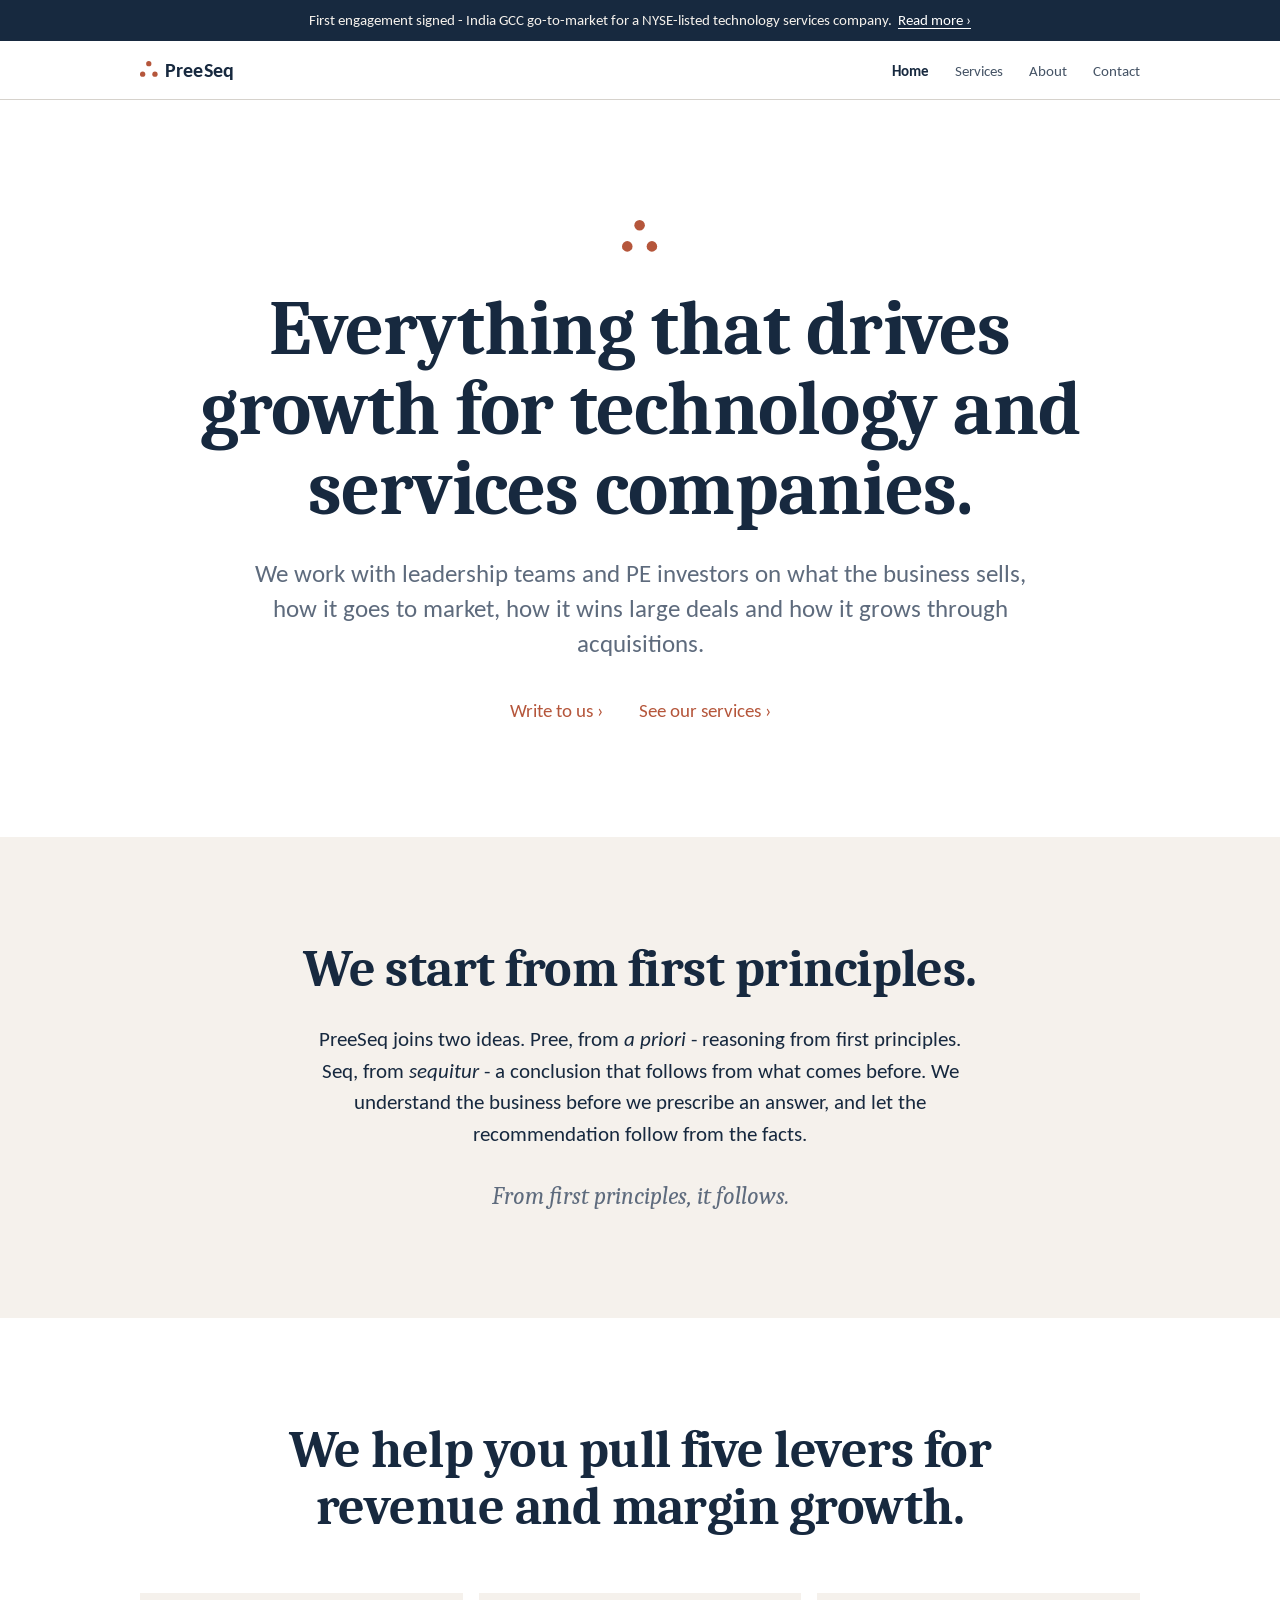
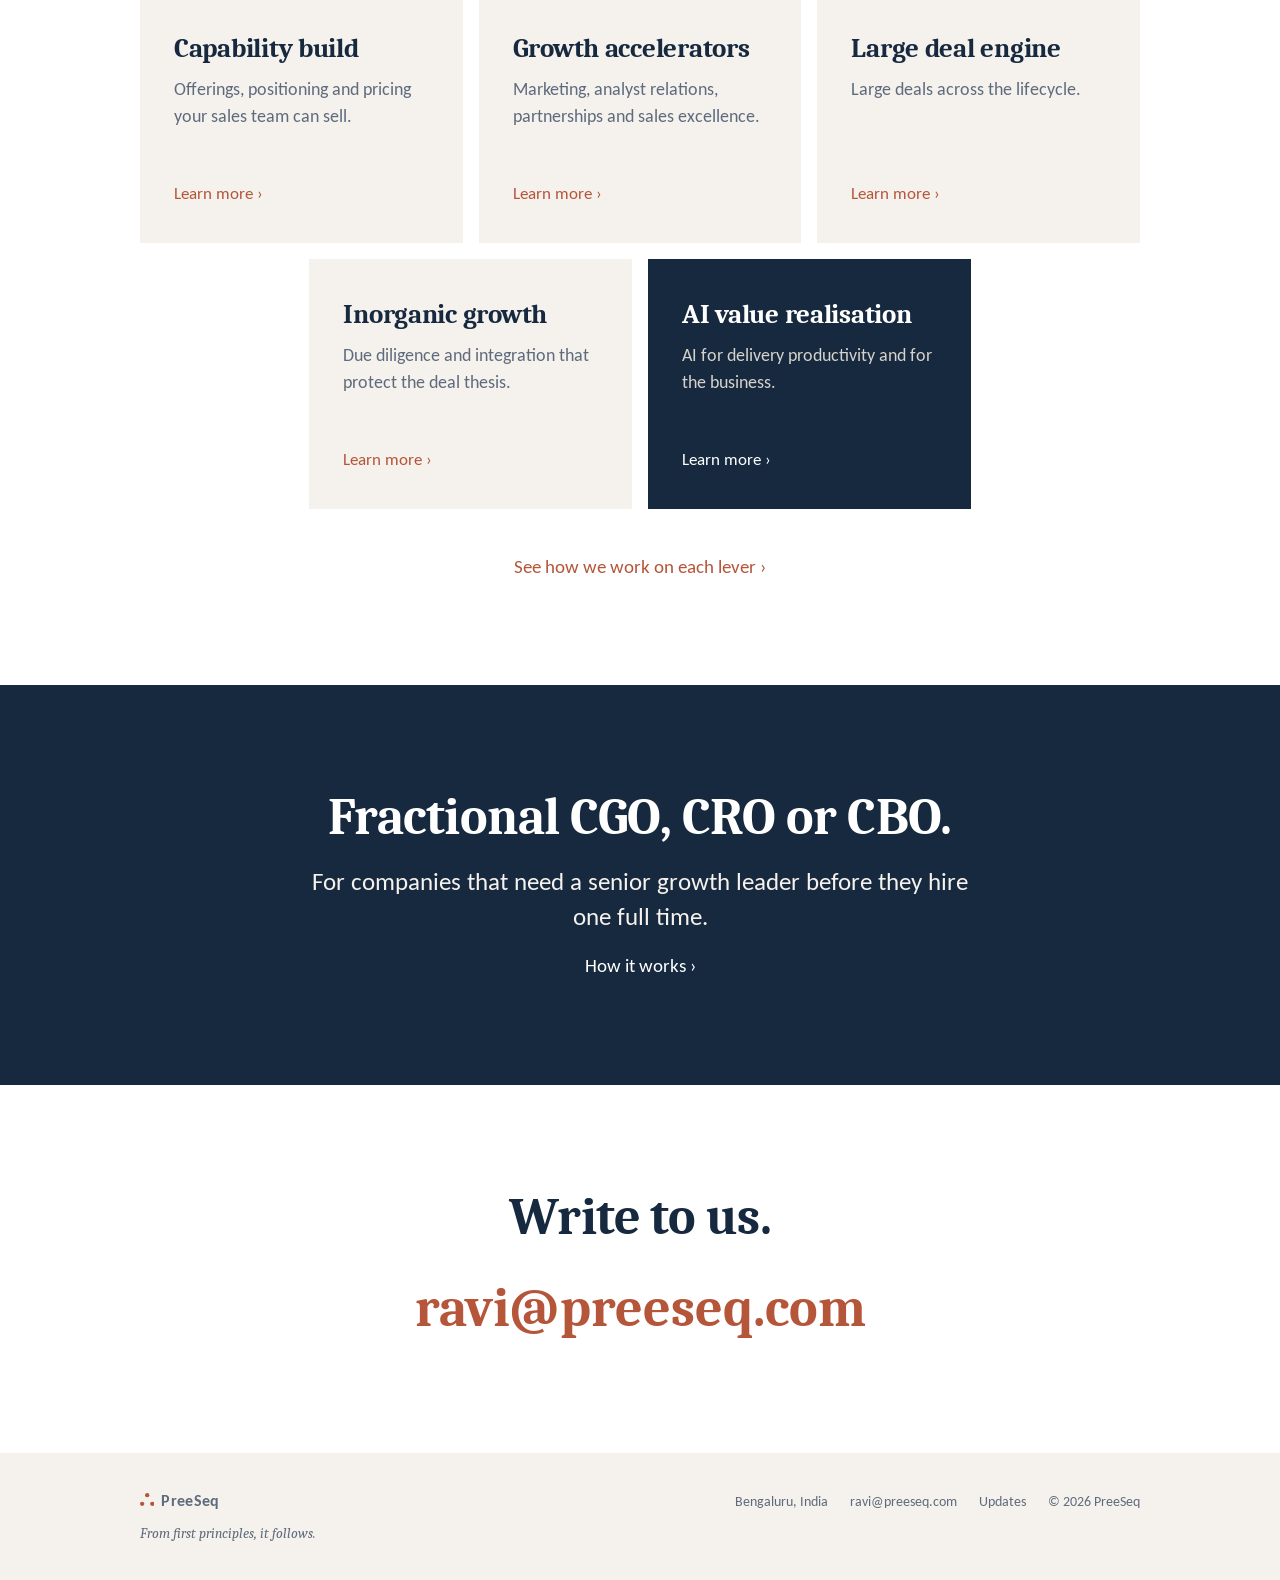
==== commit 1f8315d7: "Copy: plainer lines across Home, Services and About Co-Authored-By: Claude Opus 5.5 <noreply@anthrop" ====
--- a/index.html
+++ b/index.html
@@ -31,7 +31,7 @@
   <div class="wrap">
     <svg class="ps-mark" viewBox="0 0 10 9" aria-hidden="true"><circle cx="5" cy="1.5" r="1.5"/><circle cx="1.5" cy="7.5" r="1.5"/><circle cx="8.5" cy="7.5" r="1.5"/></svg>
     <h1 class="display">Everything that drives growth for technology and services companies.</h1>
-    <p class="sub">We work with leadership teams and PE investors on what the business sells, how it goes to market, how it wins large deals and how it grows through acquisitions - with AI built into each.</p>
+    <p class="sub">We work with leadership teams and PE investors on what the business sells, how it goes to market, how it wins large deals and how it grows through acquisitions.</p>
     <div class="links"><a class="more" href="mailto:ravi@preeseq.com">Write to us</a><a class="more" href="/services.html">See our services</a></div>
   </div>
 </section>
@@ -47,7 +47,7 @@
 <section class="band">
   <div class="wrap">
     <h2 class="h2 center narrow">We help you pull five levers for revenue and margin growth.</h2>
-    <ul class="tiles"><li class="tile"><h3>Capability build</h3><p>Offerings designed, positioned and priced so sellers can carry them.</p><a class="more" href="/services.html#capability-build">Learn more</a></li><li class="tile"><h3>Growth accelerators</h3><p>Marketing, sales and partner enablers, turbocharged.</p><a class="more" href="/services.html#growth-accelerators">Learn more</a></li><li class="tile"><h3>Large deal engine</h3><p>From deal creation to signed contract.</p><a class="more" href="/services.html#large-deals">Learn more</a></li><li class="tile"><h3>Inorganic growth</h3><p>Due diligence and integration that protect the deal thesis.</p><a class="more" href="/services.html#inorganic-growth">Learn more</a></li><li class="tile dark"><h3>AI value realisation</h3><p>AI for delivery productivity and for the business.</p><a class="more" href="/services.html#ai-value">Learn more</a></li></ul>
+    <ul class="tiles"><li class="tile"><h3>Capability build</h3><p>Offerings, positioning and pricing your sales team can sell.</p><a class="more" href="/services.html#capability-build">Learn more</a></li><li class="tile"><h3>Growth accelerators</h3><p>Marketing, analyst relations, partnerships and sales excellence.</p><a class="more" href="/services.html#growth-accelerators">Learn more</a></li><li class="tile"><h3>Large deal engine</h3><p>Large deals across the lifecycle.</p><a class="more" href="/services.html#large-deals">Learn more</a></li><li class="tile"><h3>Inorganic growth</h3><p>Due diligence and integration that protect the deal thesis.</p><a class="more" href="/services.html#inorganic-growth">Learn more</a></li><li class="tile dark"><h3>AI value realisation</h3><p>AI for delivery productivity and for the business.</p><a class="more" href="/services.html#ai-value">Learn more</a></li></ul>
     <div class="center after-tiles"><a class="more" href="/services.html">See how we work on each lever</a></div>
   </div>
 </section>
@@ -62,7 +62,7 @@
 
 <section class="band center">
   <div class="wrap narrow">
-    <h2 class="h2" style="margin-bottom:22px">Start with a conversation.</h2>
+    <h2 class="h2" style="margin-bottom:22px">Write to us.</h2>
     <a class="big-email" href="mailto:ravi@preeseq.com">ravi@preeseq.com</a>
   </div>
 </section>
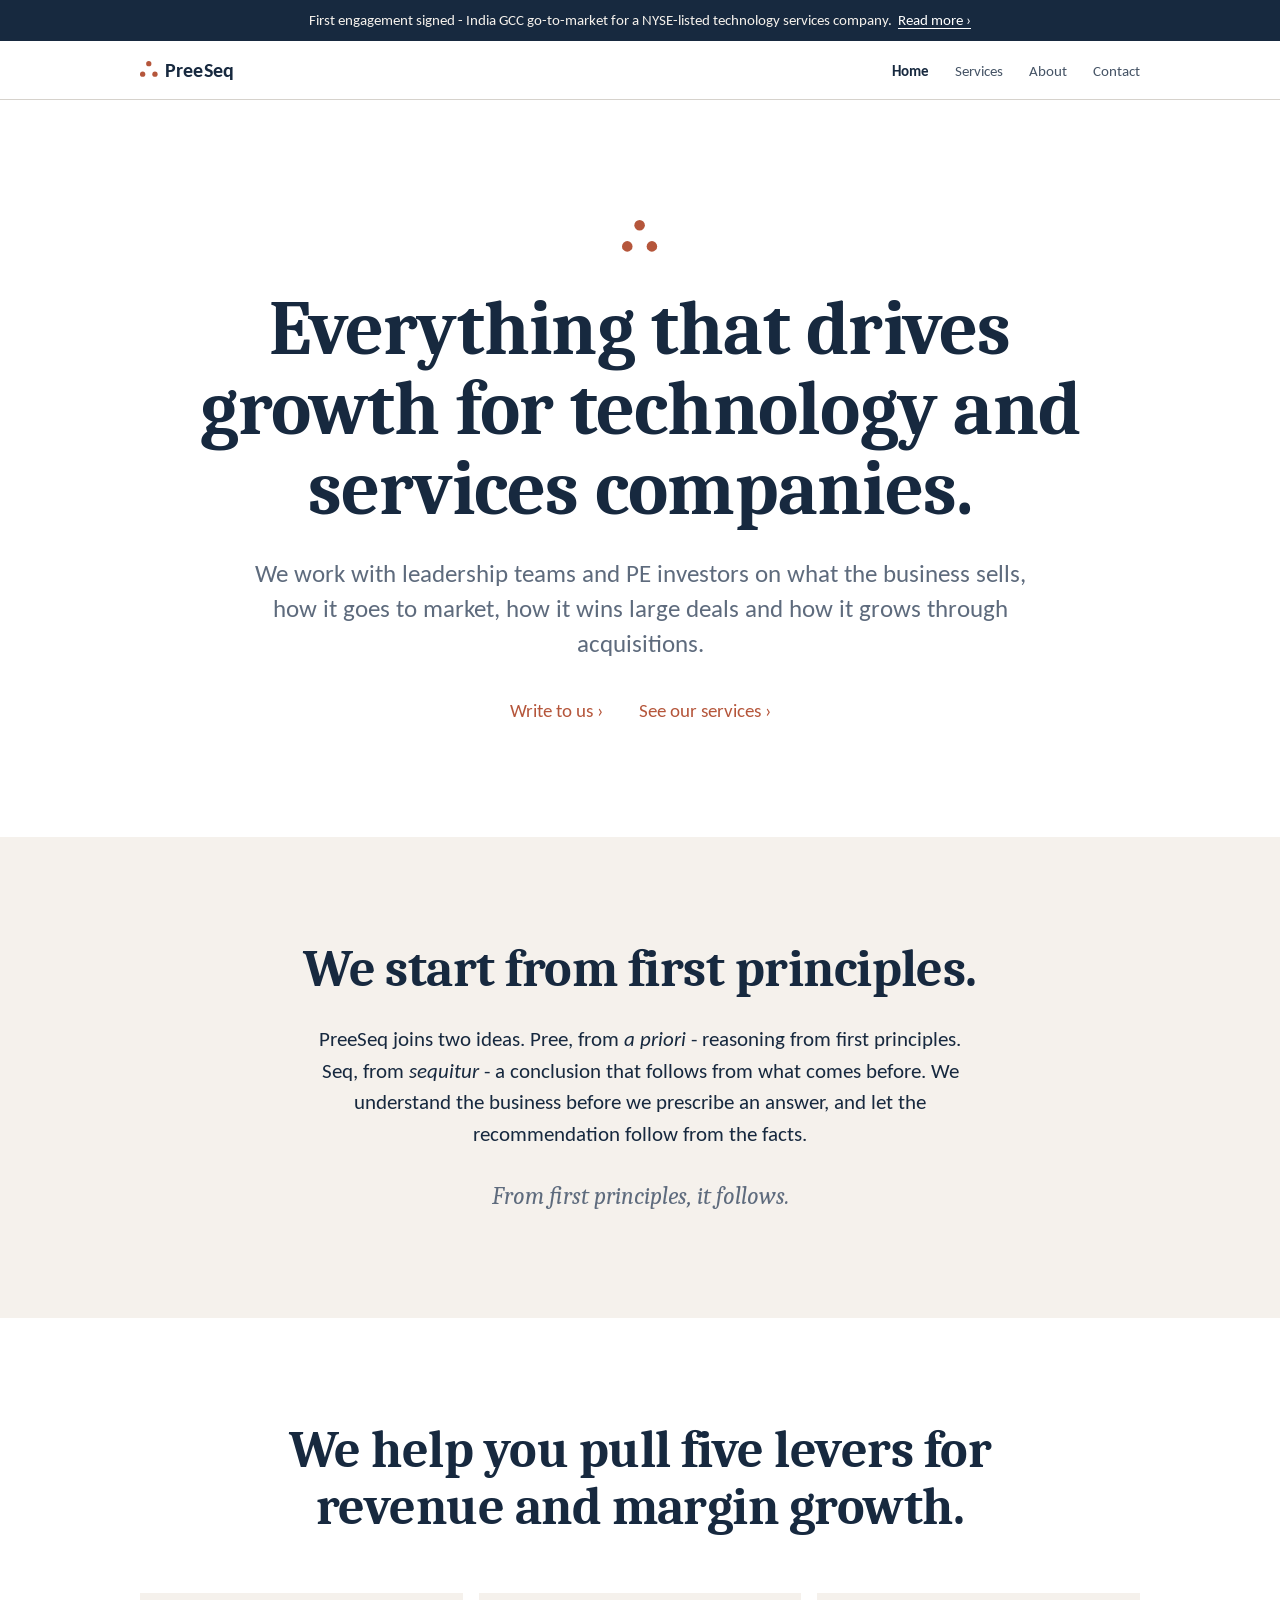
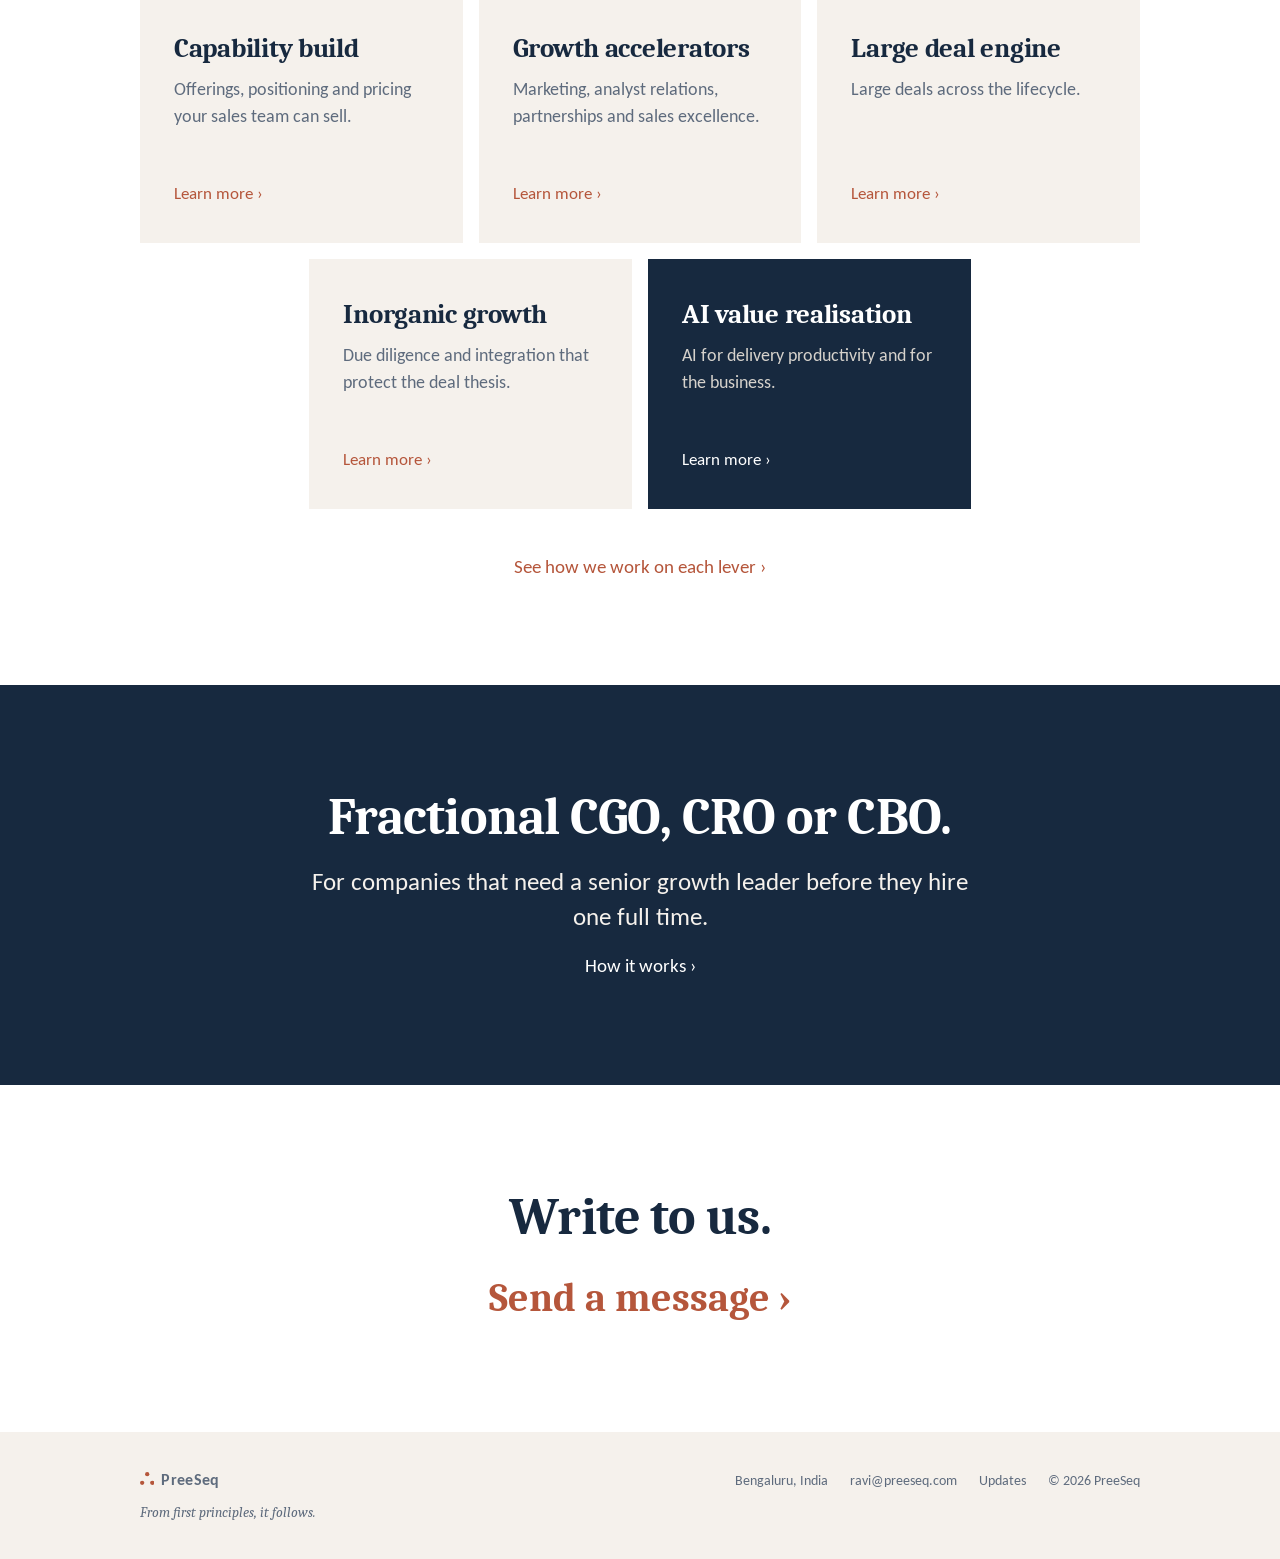
==== commit 39009ce0: "Contact form via Web3Forms, thank-you page; Write to us links go to the form Co-Authored-By: Claude " ====
--- a/index.html
+++ b/index.html
@@ -32,7 +32,7 @@
     <svg class="ps-mark" viewBox="0 0 10 9" aria-hidden="true"><circle cx="5" cy="1.5" r="1.5"/><circle cx="1.5" cy="7.5" r="1.5"/><circle cx="8.5" cy="7.5" r="1.5"/></svg>
     <h1 class="display">Everything that drives growth for technology and services companies.</h1>
     <p class="sub">We work with leadership teams and PE investors on what the business sells, how it goes to market, how it wins large deals and how it grows through acquisitions.</p>
-    <div class="links"><a class="more" href="mailto:ravi@preeseq.com">Write to us</a><a class="more" href="/services.html">See our services</a></div>
+    <div class="links"><a class="more" href="/contact.html">Write to us</a><a class="more" href="/services.html">See our services</a></div>
   </div>
 </section>
 
@@ -63,7 +63,7 @@
 <section class="band center">
   <div class="wrap narrow">
     <h2 class="h2" style="margin-bottom:22px">Write to us.</h2>
-    <a class="big-email" href="mailto:ravi@preeseq.com">ravi@preeseq.com</a>
+    <a class="big-link more" href="/contact.html">Send a message</a>
   </div>
 </section>
 </main>
--- a/assets/css/site.css
+++ b/assets/css/site.css
@@ -172,3 +172,27 @@
 .site-footer .meta { display: flex; flex-wrap: wrap; gap: 6px 22px; }
 .site-footer a { color: var(--slate); }
 .site-footer .tagline { font-family: var(--display); font-style: italic; width: 100%; margin: 0; }
+
+/* Contact form */
+.big-link { font-family: var(--display); font-weight: 700; font-size: clamp(28px, 4vw, 40px); }
+.contact-form { display: grid; gap: 22px; }
+.field-row { display: grid; gap: 22px; }
+@media (min-width: 700px) { .field-row { grid-template-columns: 1fr 1fr; } }
+.field { display: grid; gap: 8px; }
+.field span { font-size: 16px; color: var(--slate); }
+.field input, .field textarea {
+  font: inherit; font-size: 18px; color: var(--navy); background: var(--white);
+  border: 1px solid var(--stone); border-radius: 0; padding: 13px 14px; width: 100%;
+}
+.field textarea { resize: vertical; min-height: 150px; }
+.field input:focus, .field textarea:focus { outline: none; border-color: var(--navy); box-shadow: 0 0 0 1px var(--navy); }
+.hp { position: absolute; left: -9999px; width: 1px; height: 1px; opacity: 0; }
+.form-note { color: var(--slate); font-size: 15px; margin: -6px 0 0; }
+.send { justify-self: start; font: inherit; font-weight: 700; font-size: 18px; color: var(--white); background: var(--terracotta); border: 0; border-radius: 0; padding: 14px 30px; cursor: pointer; }
+.send:hover { background: #9c4a32; }
+.send:disabled { opacity: 0.6; cursor: wait; }
+.form-status { margin: 0; font-size: 17px; min-height: 1.5em; }
+.form-status.ok { color: var(--navy); font-weight: 700; }
+.form-status.error { color: var(--terracotta); }
+
+html { scroll-padding-top: 90px; }
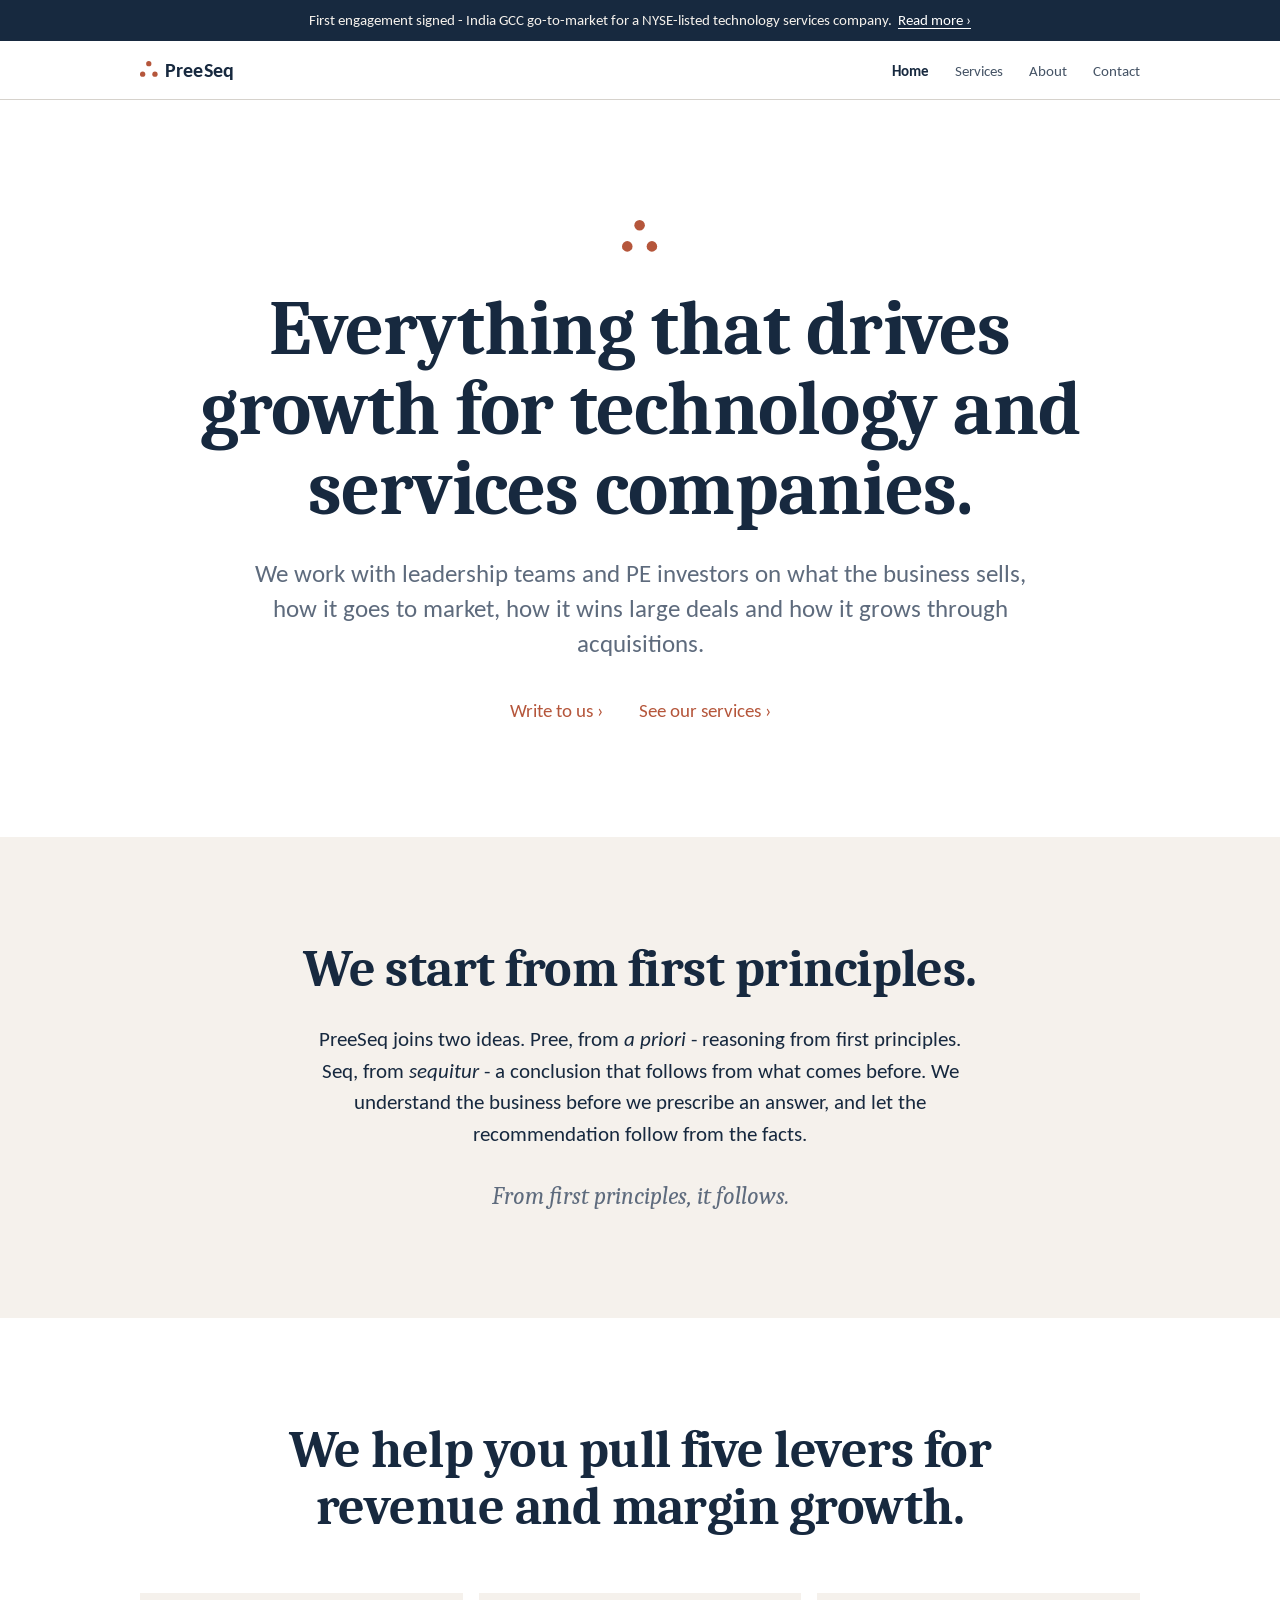
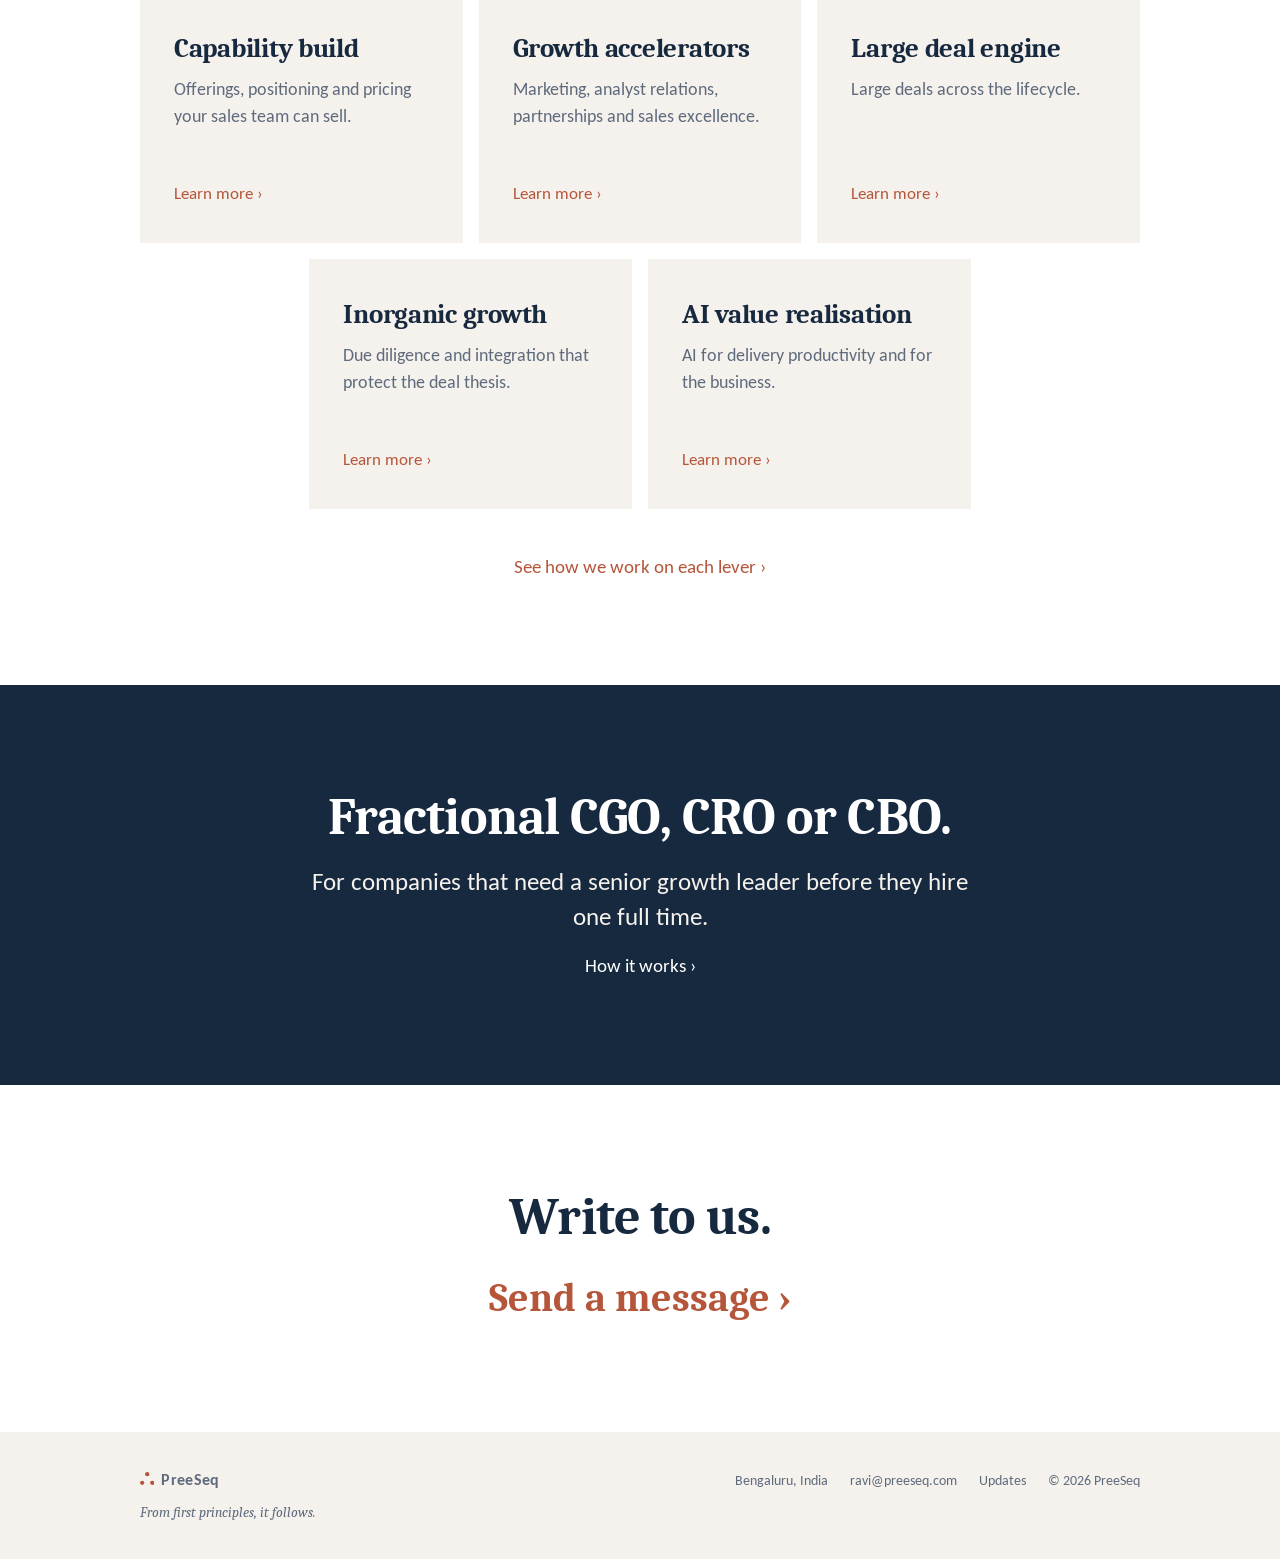
==== commit 270ace66: "Home: AI value realisation tile matches the other four levers Co-Authored-By: Claude Opus 5.5 <norep" ====
--- a/index.html
+++ b/index.html
@@ -47,7 +47,7 @@
 <section class="band">
   <div class="wrap">
     <h2 class="h2 center narrow">We help you pull five levers for revenue and margin growth.</h2>
-    <ul class="tiles"><li class="tile"><h3>Capability build</h3><p>Offerings, positioning and pricing your sales team can sell.</p><a class="more" href="/services.html#capability-build">Learn more</a></li><li class="tile"><h3>Growth accelerators</h3><p>Marketing, analyst relations, partnerships and sales excellence.</p><a class="more" href="/services.html#growth-accelerators">Learn more</a></li><li class="tile"><h3>Large deal engine</h3><p>Large deals across the lifecycle.</p><a class="more" href="/services.html#large-deals">Learn more</a></li><li class="tile"><h3>Inorganic growth</h3><p>Due diligence and integration that protect the deal thesis.</p><a class="more" href="/services.html#inorganic-growth">Learn more</a></li><li class="tile dark"><h3>AI value realisation</h3><p>AI for delivery productivity and for the business.</p><a class="more" href="/services.html#ai-value">Learn more</a></li></ul>
+    <ul class="tiles"><li class="tile"><h3>Capability build</h3><p>Offerings, positioning and pricing your sales team can sell.</p><a class="more" href="/services.html#capability-build">Learn more</a></li><li class="tile"><h3>Growth accelerators</h3><p>Marketing, analyst relations, partnerships and sales excellence.</p><a class="more" href="/services.html#growth-accelerators">Learn more</a></li><li class="tile"><h3>Large deal engine</h3><p>Large deals across the lifecycle.</p><a class="more" href="/services.html#large-deals">Learn more</a></li><li class="tile"><h3>Inorganic growth</h3><p>Due diligence and integration that protect the deal thesis.</p><a class="more" href="/services.html#inorganic-growth">Learn more</a></li><li class="tile"><h3>AI value realisation</h3><p>AI for delivery productivity and for the business.</p><a class="more" href="/services.html#ai-value">Learn more</a></li></ul>
     <div class="center after-tiles"><a class="more" href="/services.html">See how we work on each lever</a></div>
   </div>
 </section>
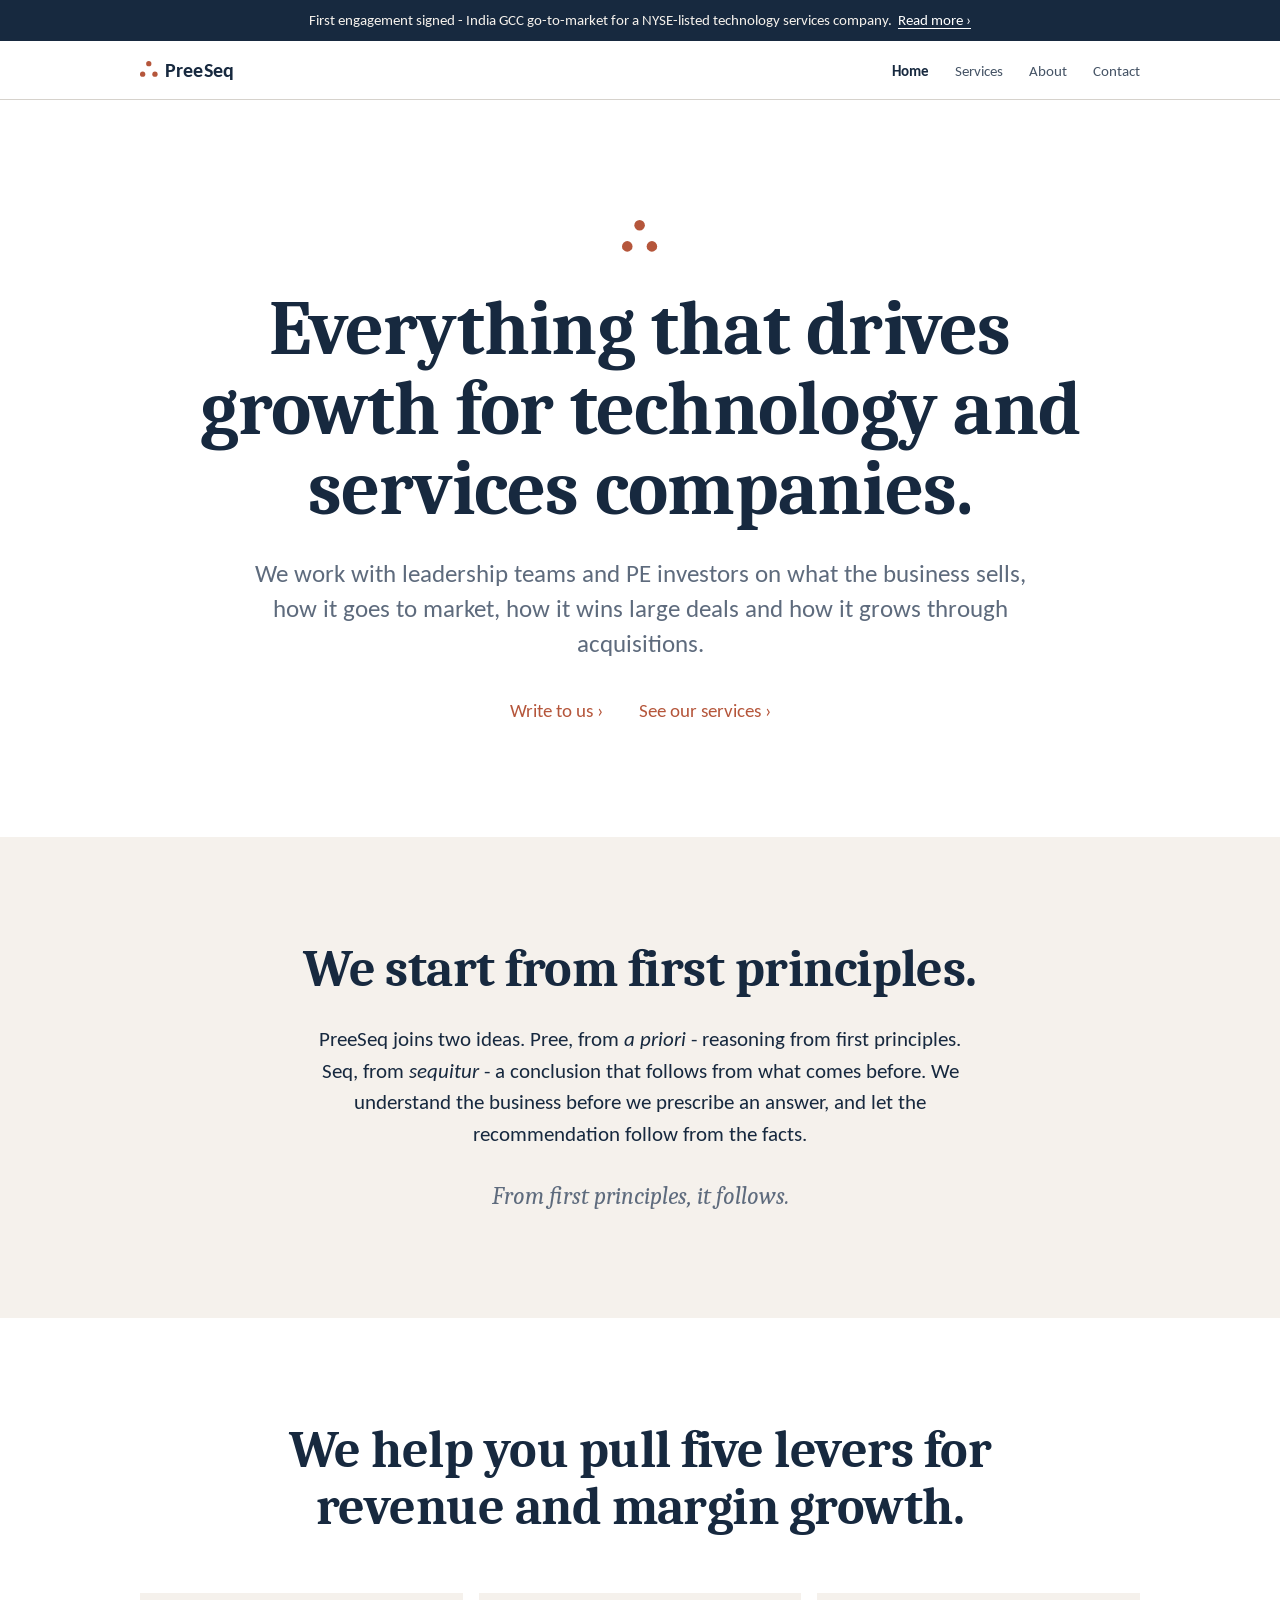
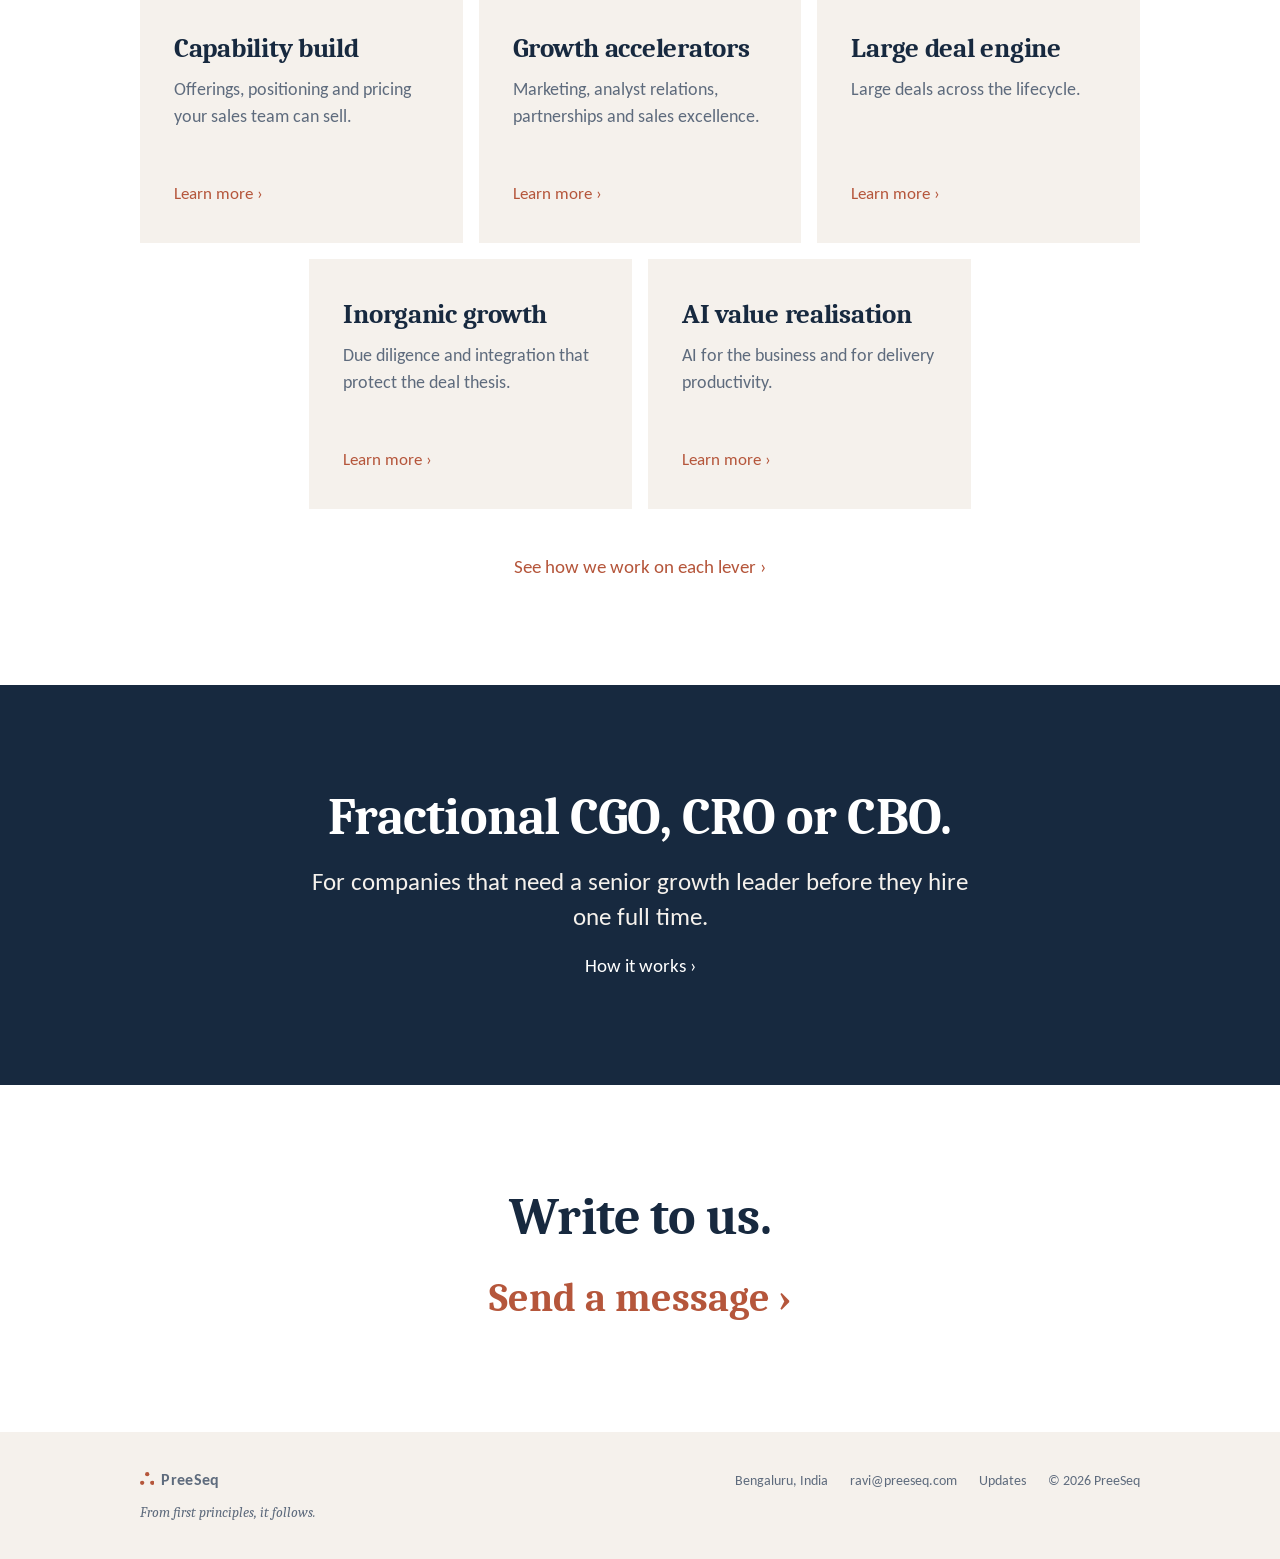
==== commit 4686f11c: "AI lever: lead with AI for business; proof covers business and delivery Co-Authored-By: Claude Opus " ====
--- a/index.html
+++ b/index.html
@@ -47,7 +47,7 @@
 <section class="band">
   <div class="wrap">
     <h2 class="h2 center narrow">We help you pull five levers for revenue and margin growth.</h2>
-    <ul class="tiles"><li class="tile"><h3>Capability build</h3><p>Offerings, positioning and pricing your sales team can sell.</p><a class="more" href="/services.html#capability-build">Learn more</a></li><li class="tile"><h3>Growth accelerators</h3><p>Marketing, analyst relations, partnerships and sales excellence.</p><a class="more" href="/services.html#growth-accelerators">Learn more</a></li><li class="tile"><h3>Large deal engine</h3><p>Large deals across the lifecycle.</p><a class="more" href="/services.html#large-deals">Learn more</a></li><li class="tile"><h3>Inorganic growth</h3><p>Due diligence and integration that protect the deal thesis.</p><a class="more" href="/services.html#inorganic-growth">Learn more</a></li><li class="tile"><h3>AI value realisation</h3><p>AI for delivery productivity and for the business.</p><a class="more" href="/services.html#ai-value">Learn more</a></li></ul>
+    <ul class="tiles"><li class="tile"><h3>Capability build</h3><p>Offerings, positioning and pricing your sales team can sell.</p><a class="more" href="/services.html#capability-build">Learn more</a></li><li class="tile"><h3>Growth accelerators</h3><p>Marketing, analyst relations, partnerships and sales excellence.</p><a class="more" href="/services.html#growth-accelerators">Learn more</a></li><li class="tile"><h3>Large deal engine</h3><p>Large deals across the lifecycle.</p><a class="more" href="/services.html#large-deals">Learn more</a></li><li class="tile"><h3>Inorganic growth</h3><p>Due diligence and integration that protect the deal thesis.</p><a class="more" href="/services.html#inorganic-growth">Learn more</a></li><li class="tile"><h3>AI value realisation</h3><p>AI for the business and for delivery productivity.</p><a class="more" href="/services.html#ai-value">Learn more</a></li></ul>
     <div class="center after-tiles"><a class="more" href="/services.html">See how we work on each lever</a></div>
   </div>
 </section>
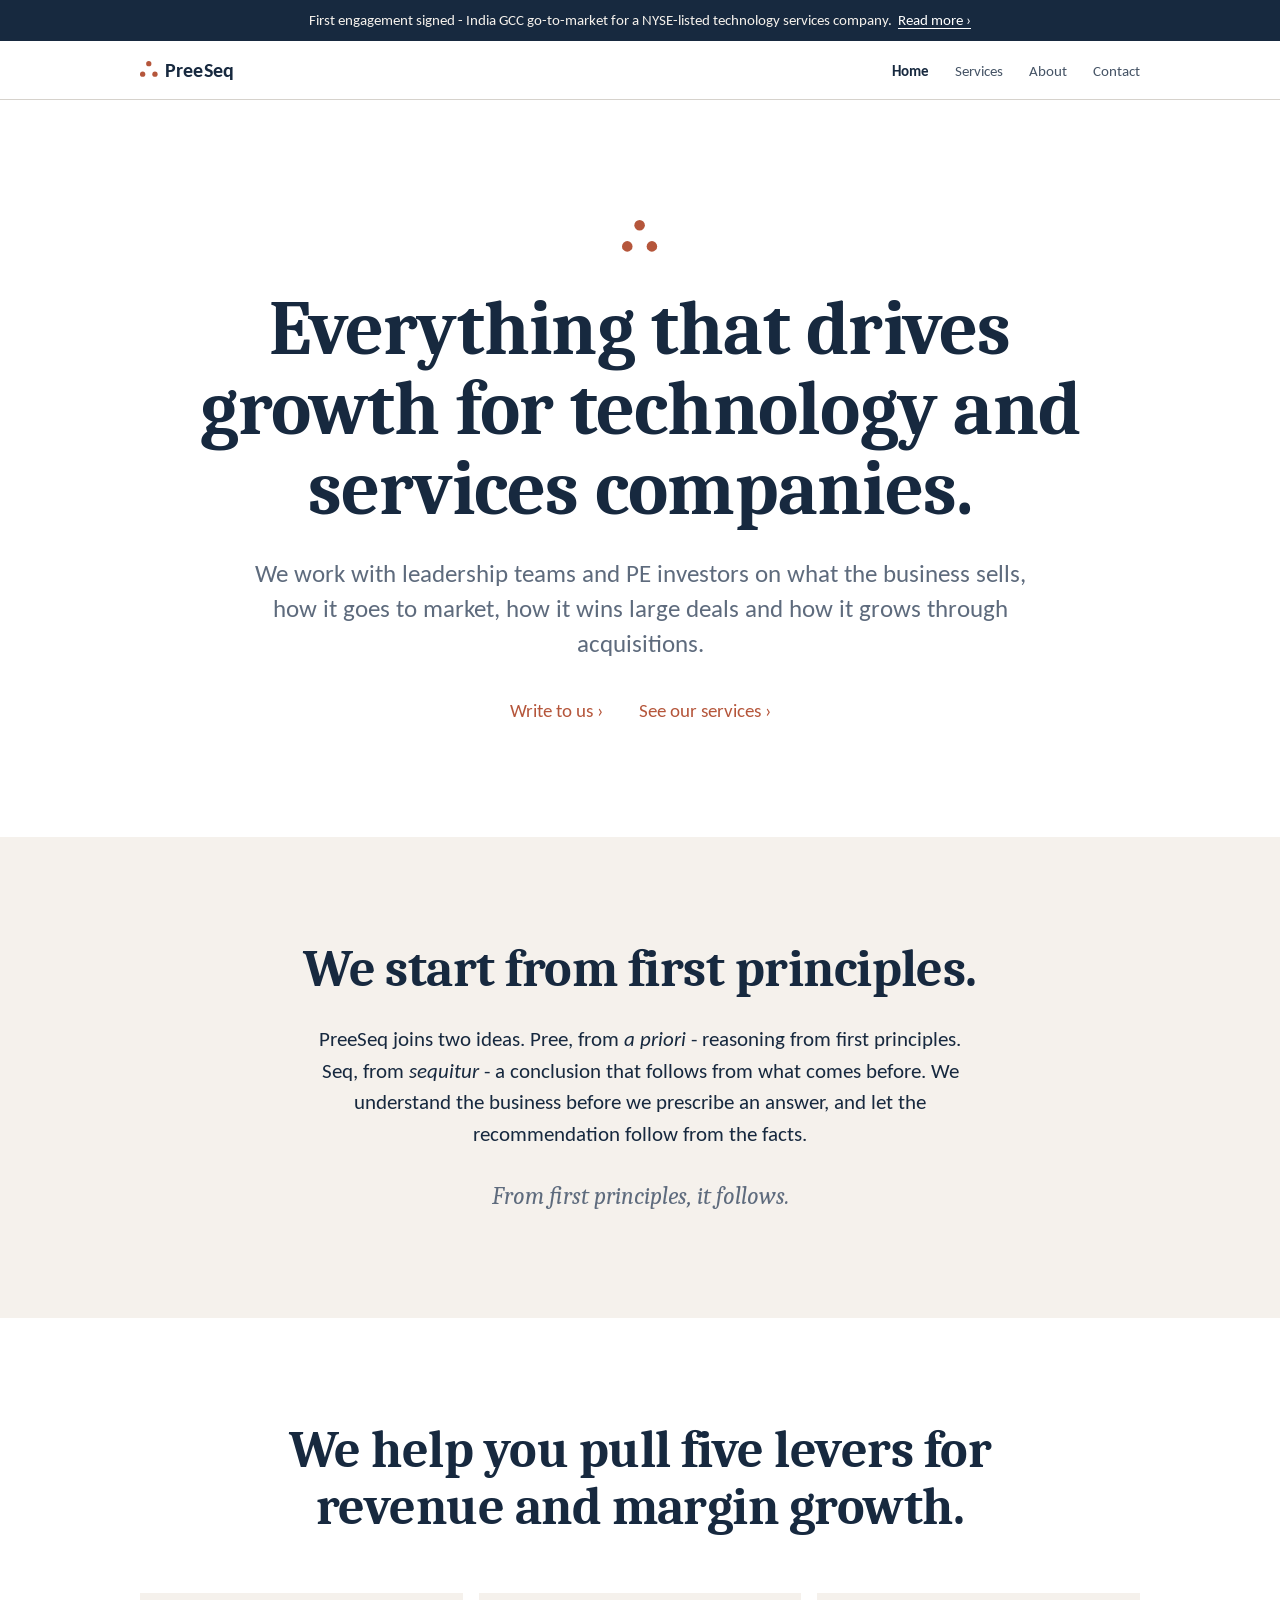
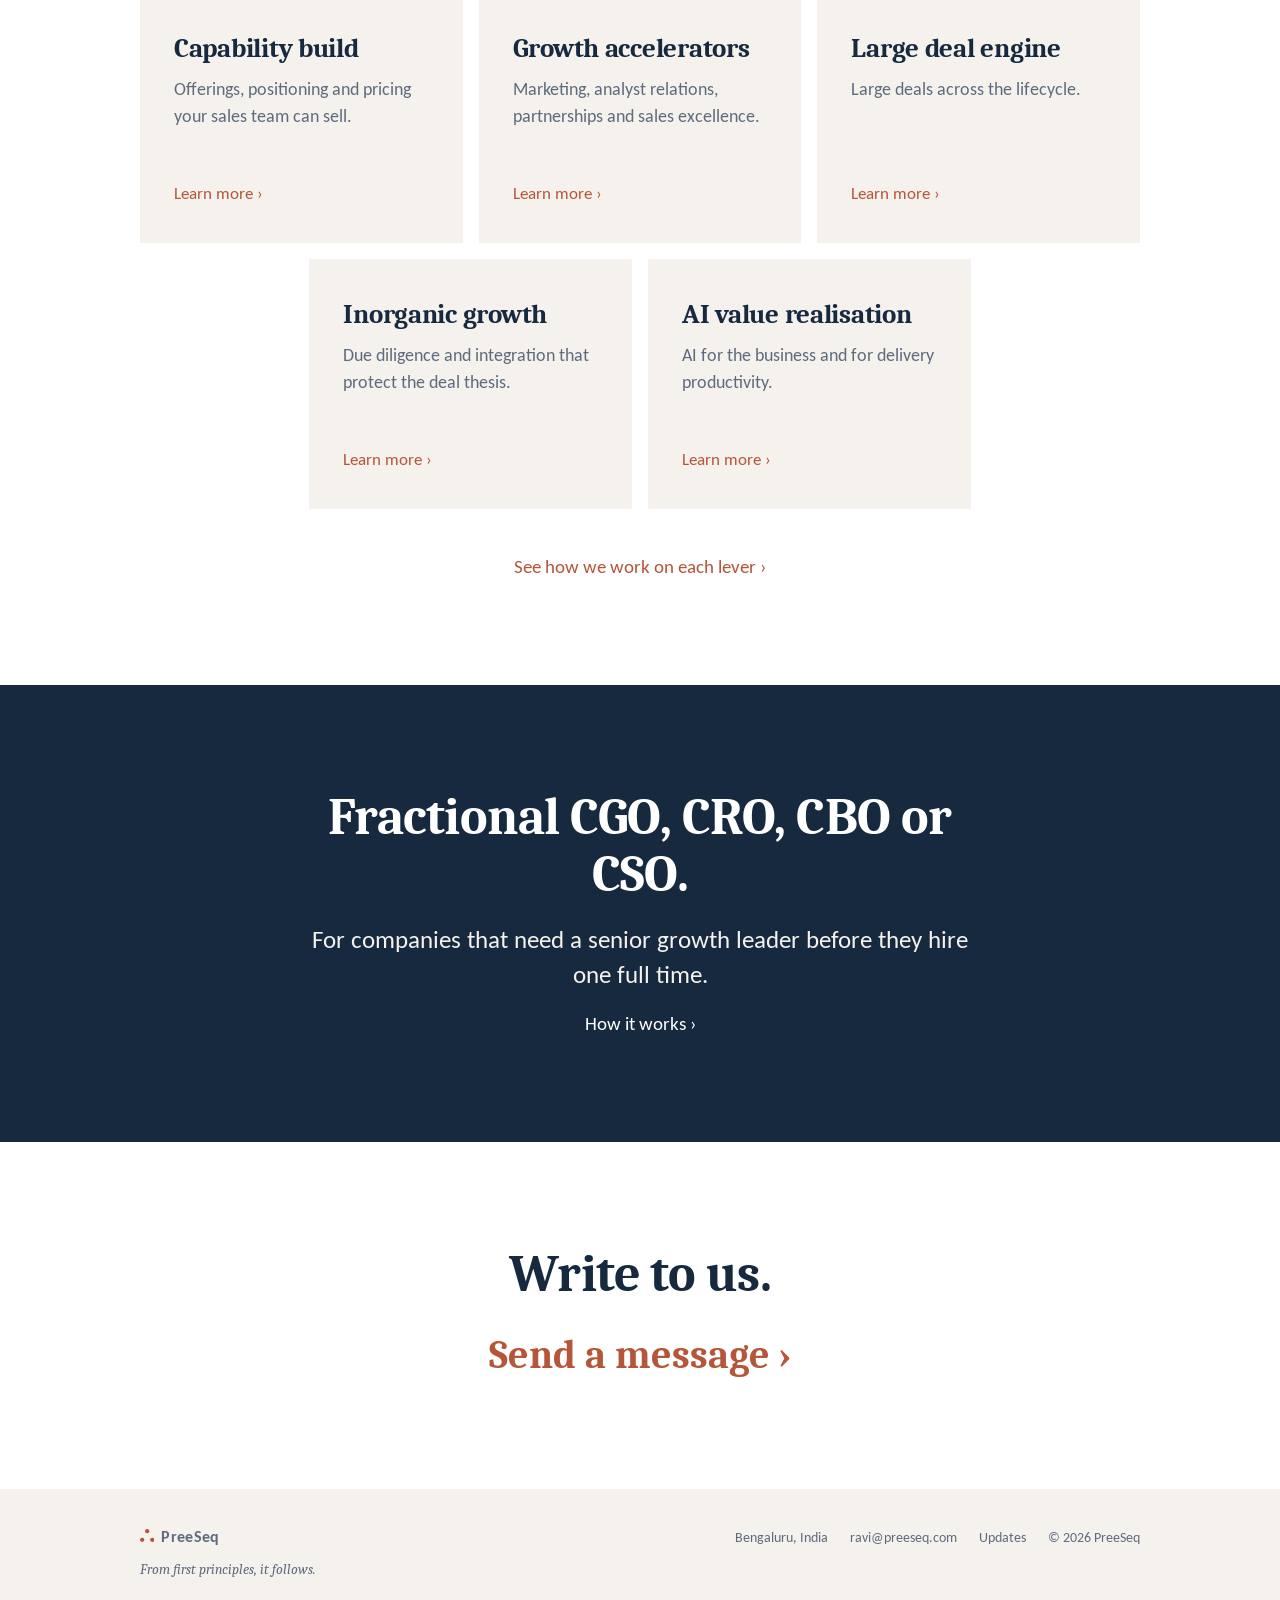
==== commit adb31651: "Add CSO to fractional roles Co-Authored-By: Claude Opus 5.5 <noreply@anthropic.com> Claude-Session: " ====
--- a/index.html
+++ b/index.html
@@ -54,7 +54,7 @@
 
 <section class="band navy center">
   <div class="wrap narrow">
-    <h2 class="h2" style="margin-bottom:18px">Fractional CGO, CRO or CBO.</h2>
+    <h2 class="h2" style="margin-bottom:18px">Fractional CGO, CRO, CBO or CSO.</h2>
     <p class="sub">For companies that need a senior growth leader before they hire one full time.</p>
     <a class="more" href="/services.html#fractional">How it works</a>
   </div>
